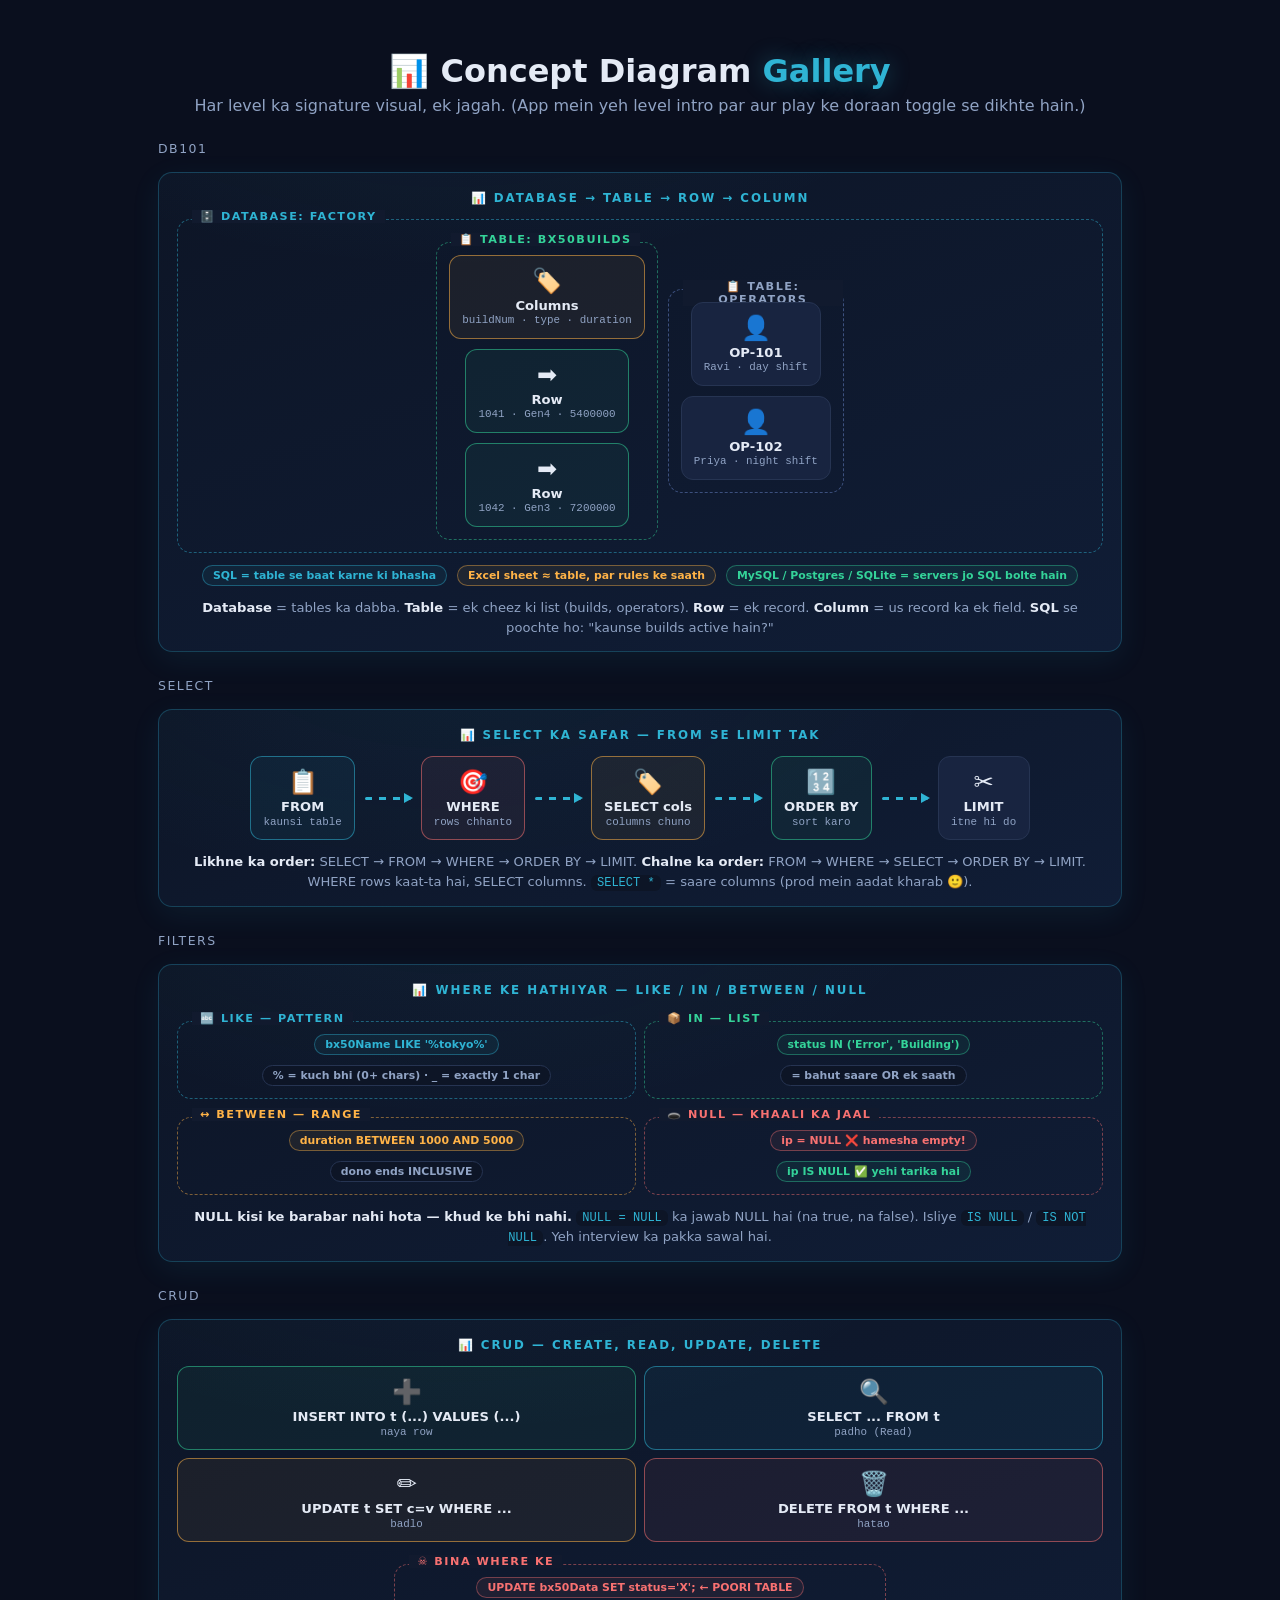
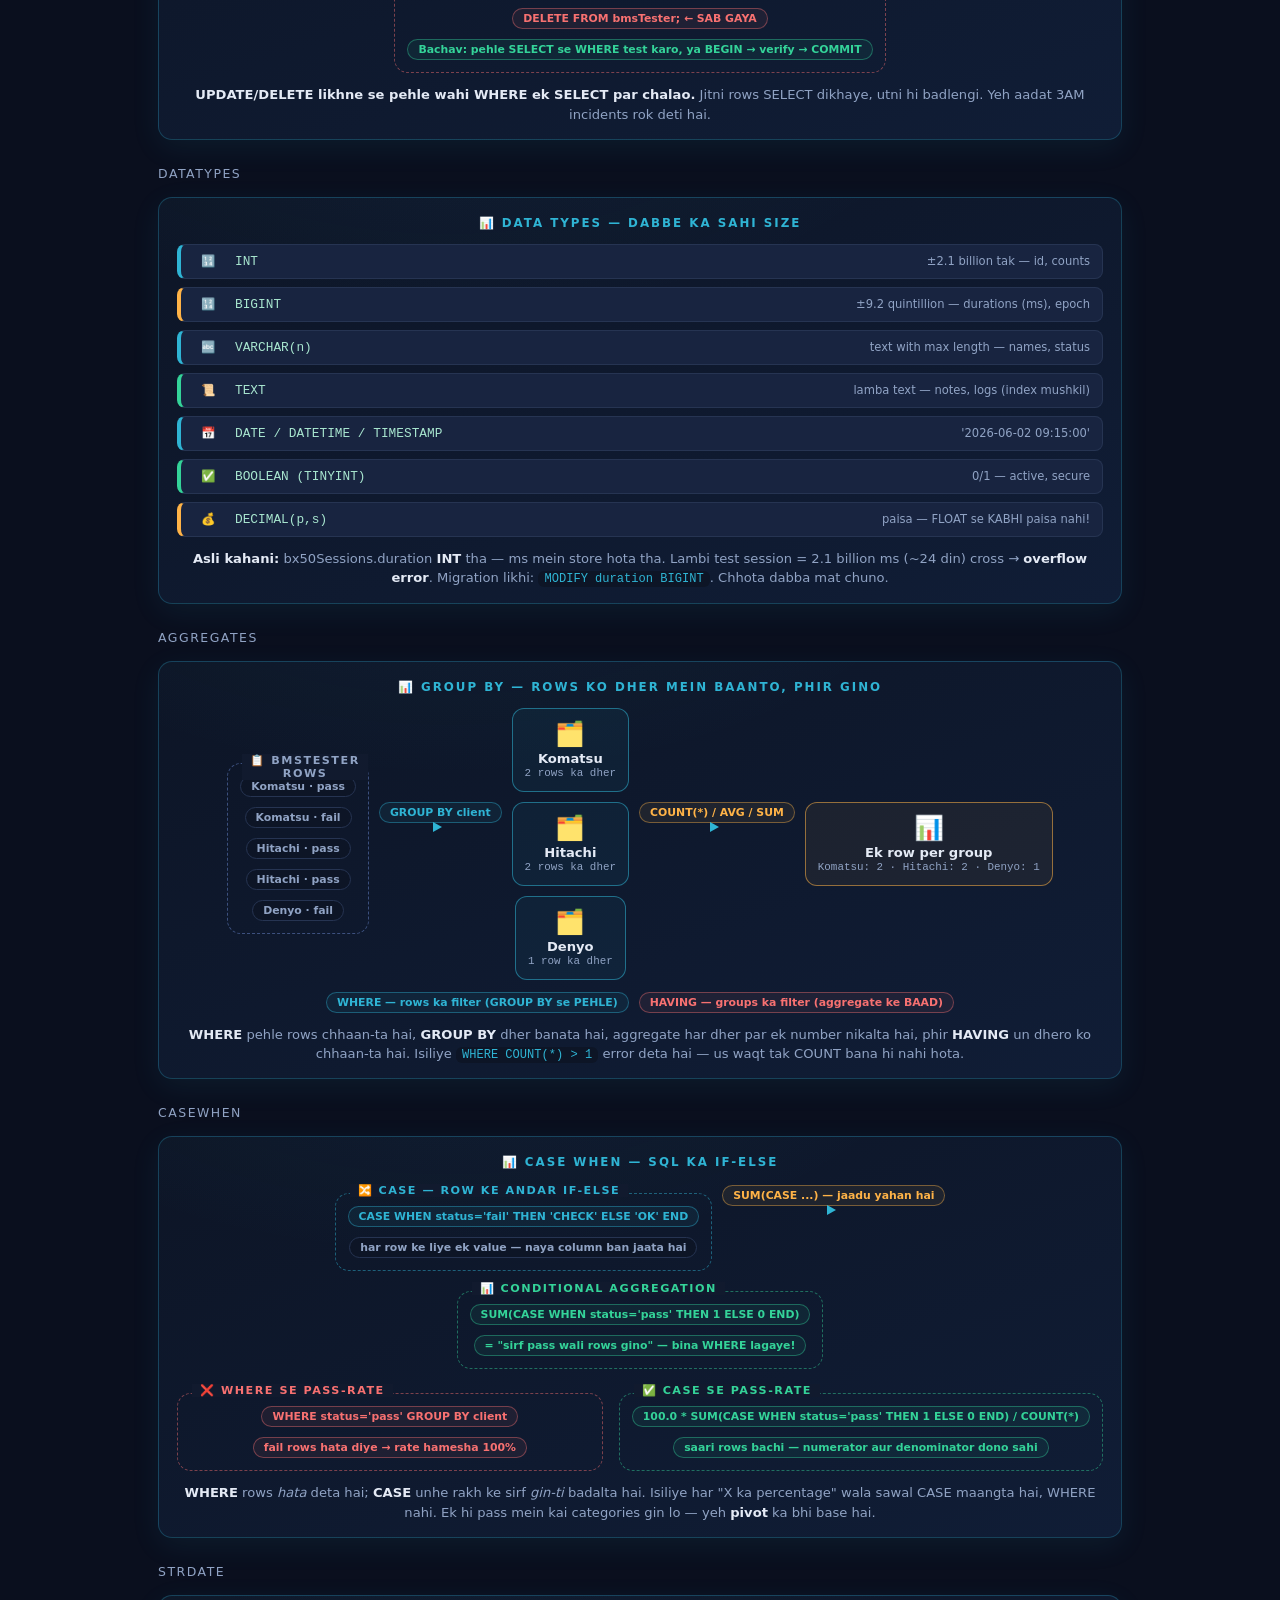
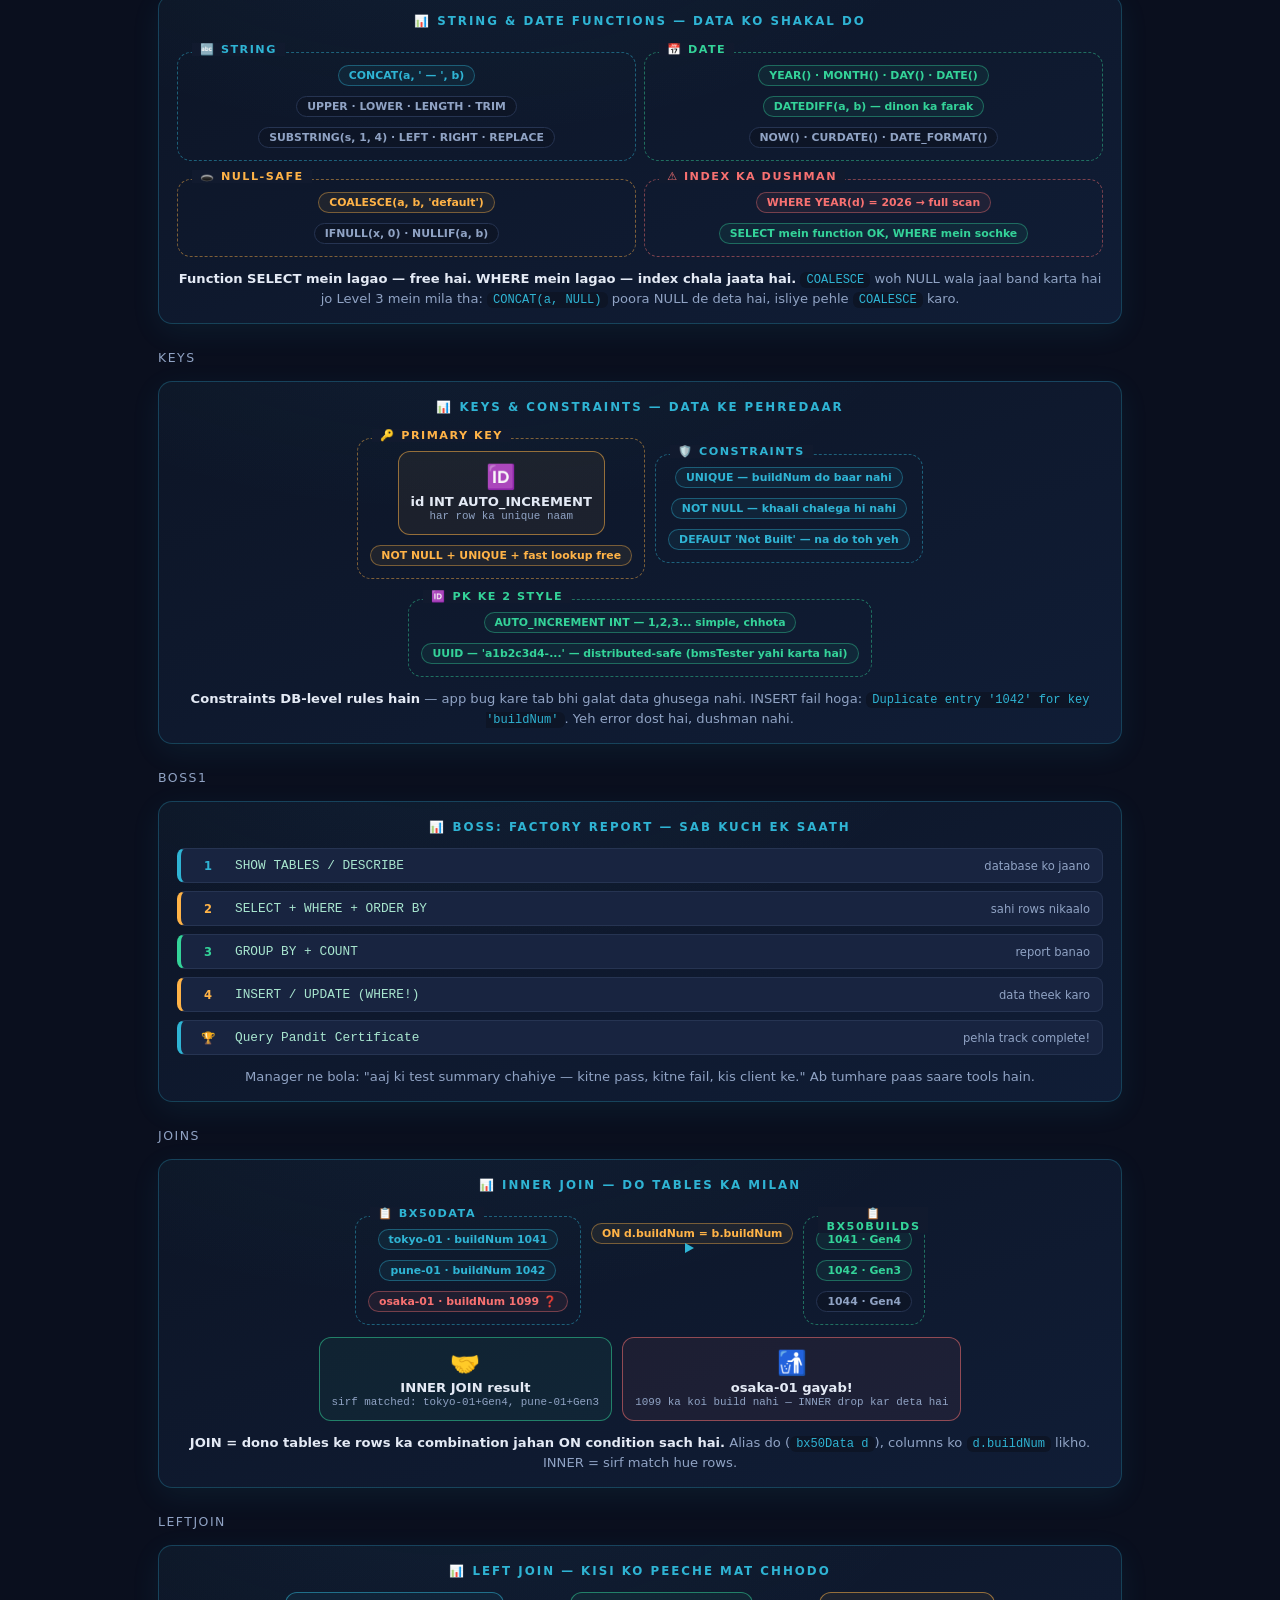
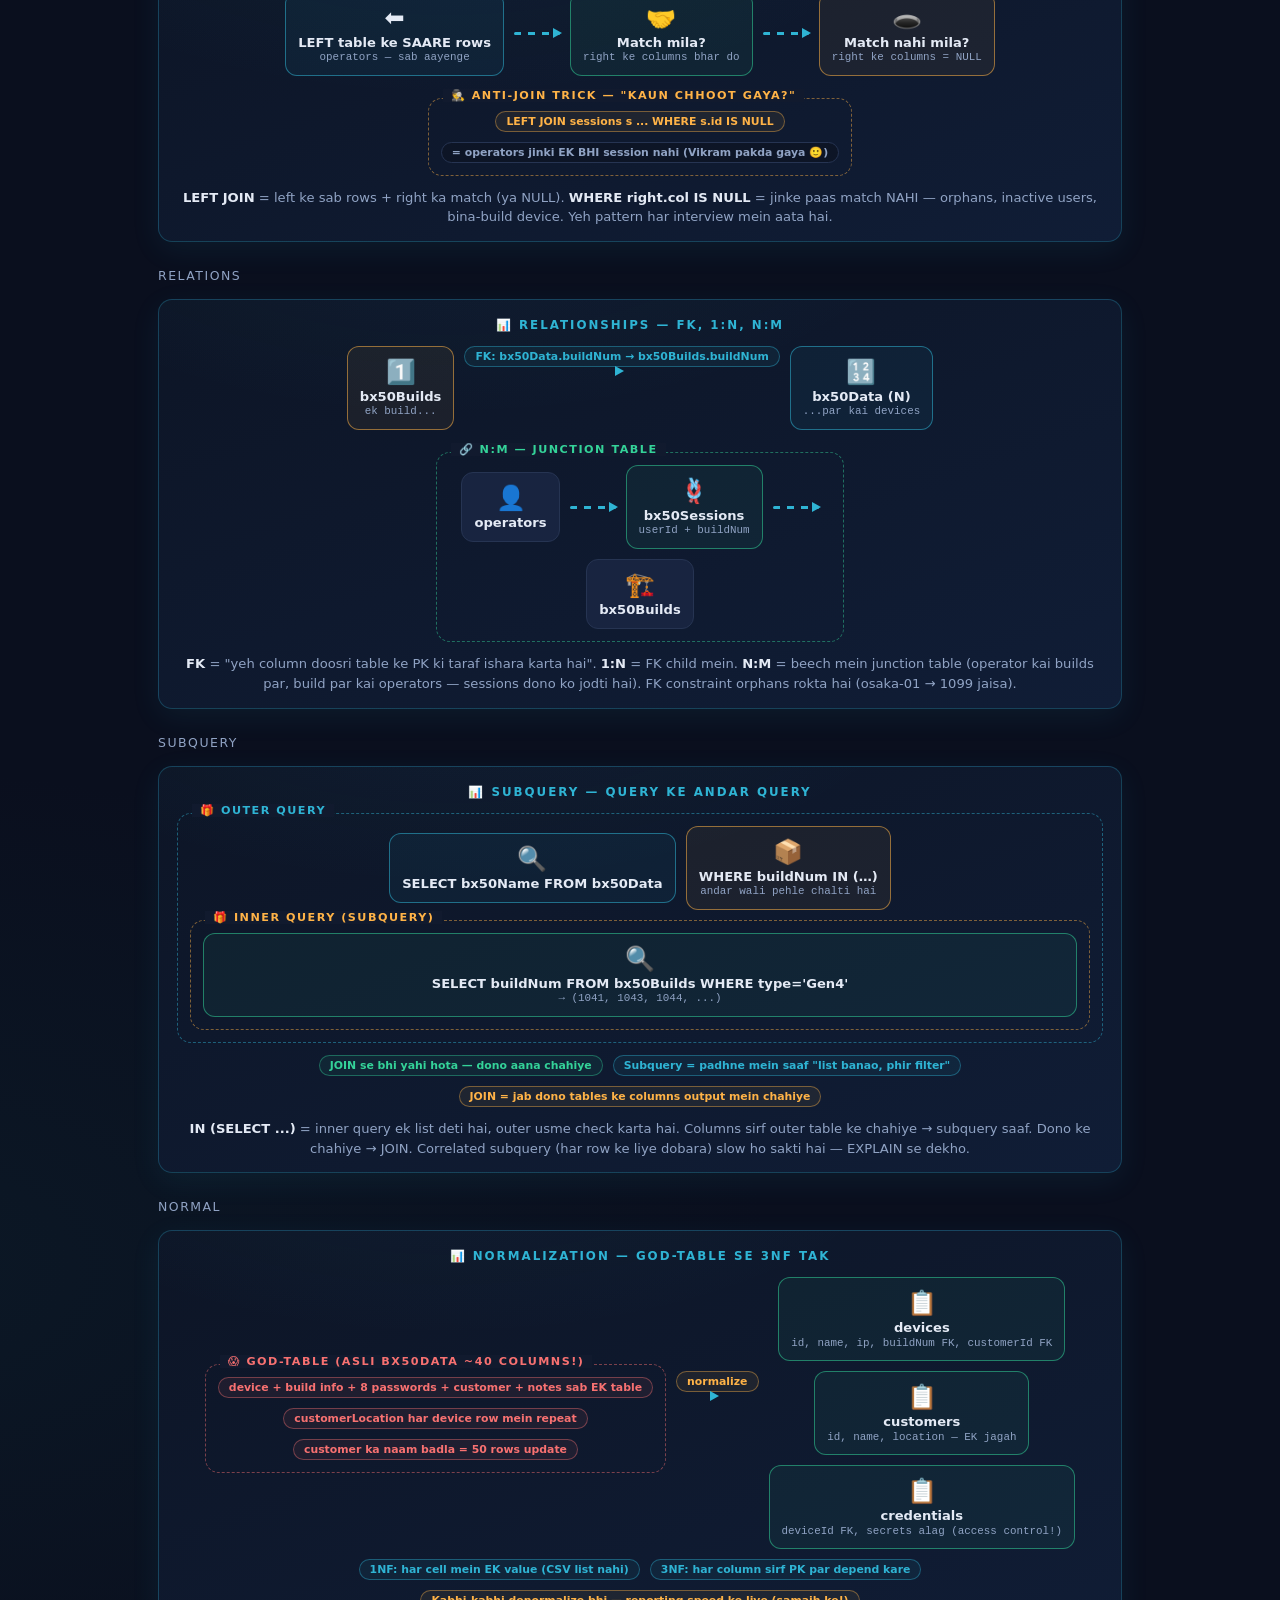
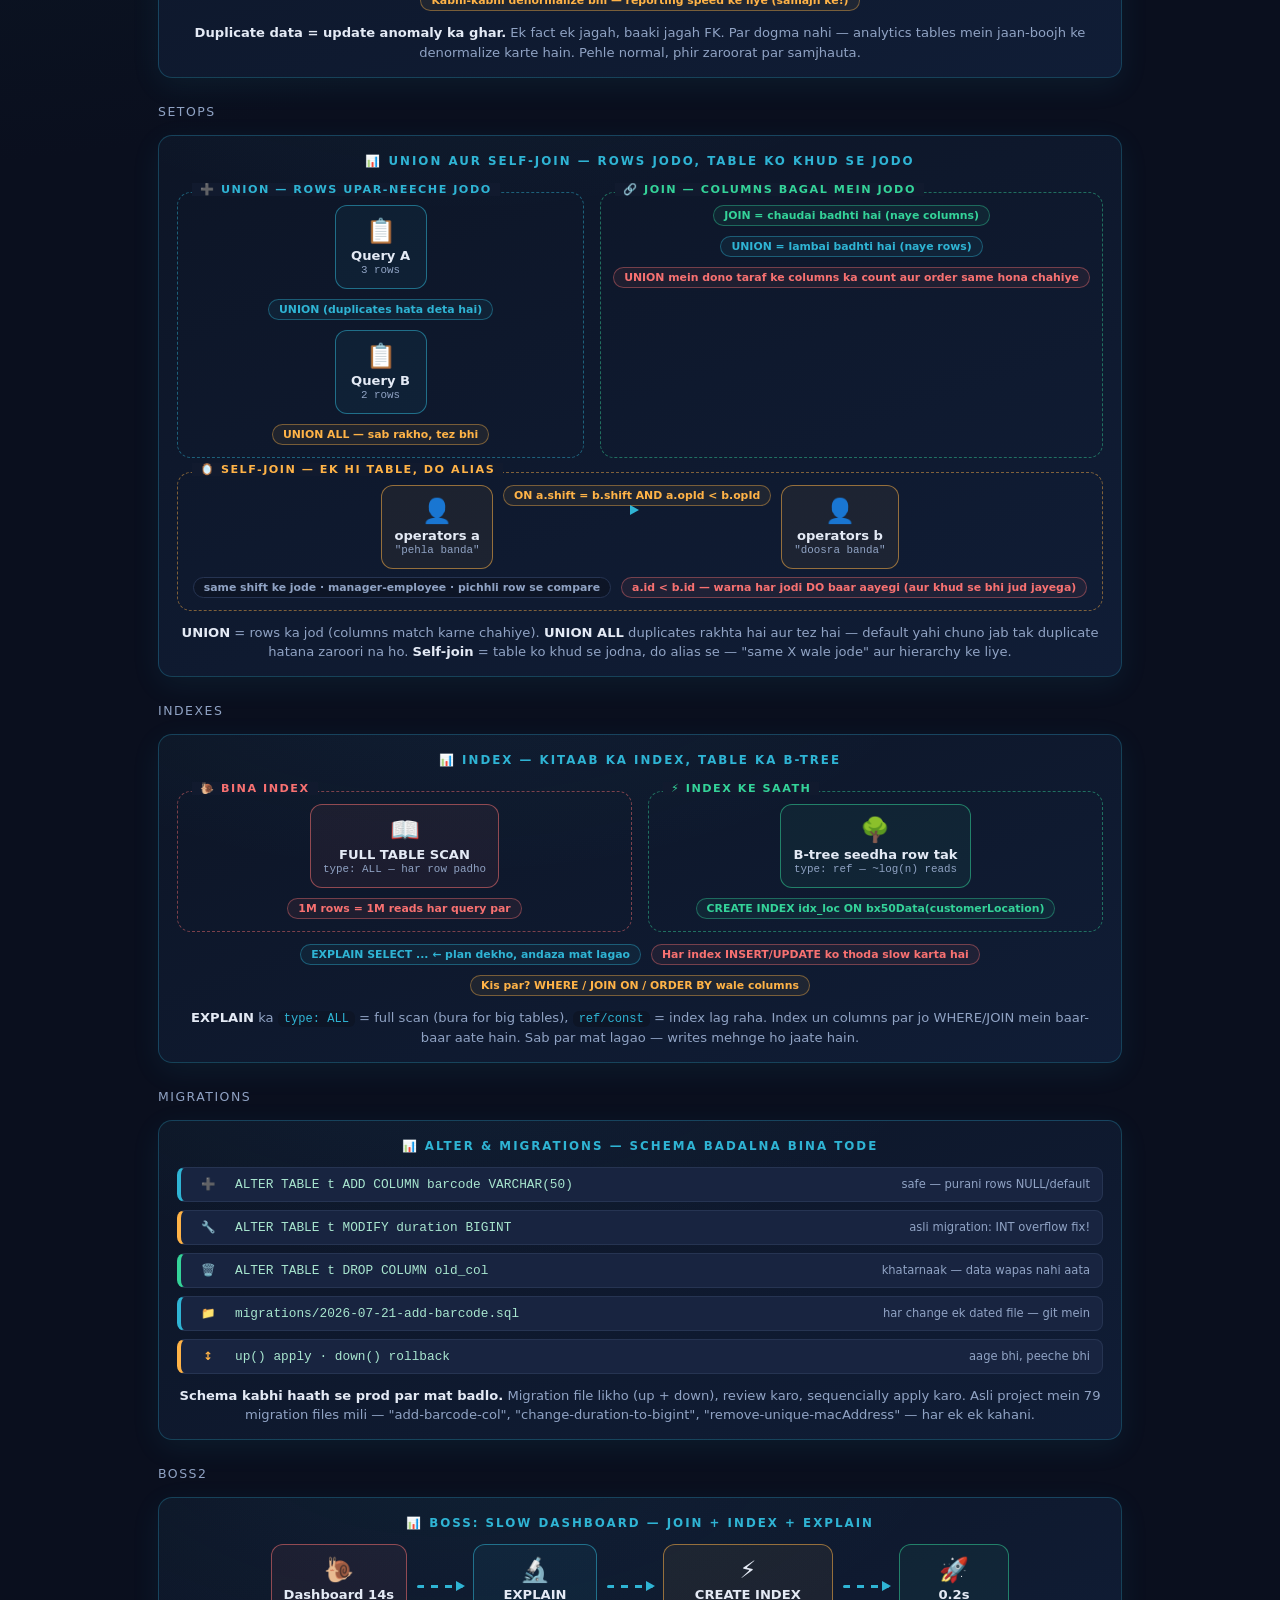
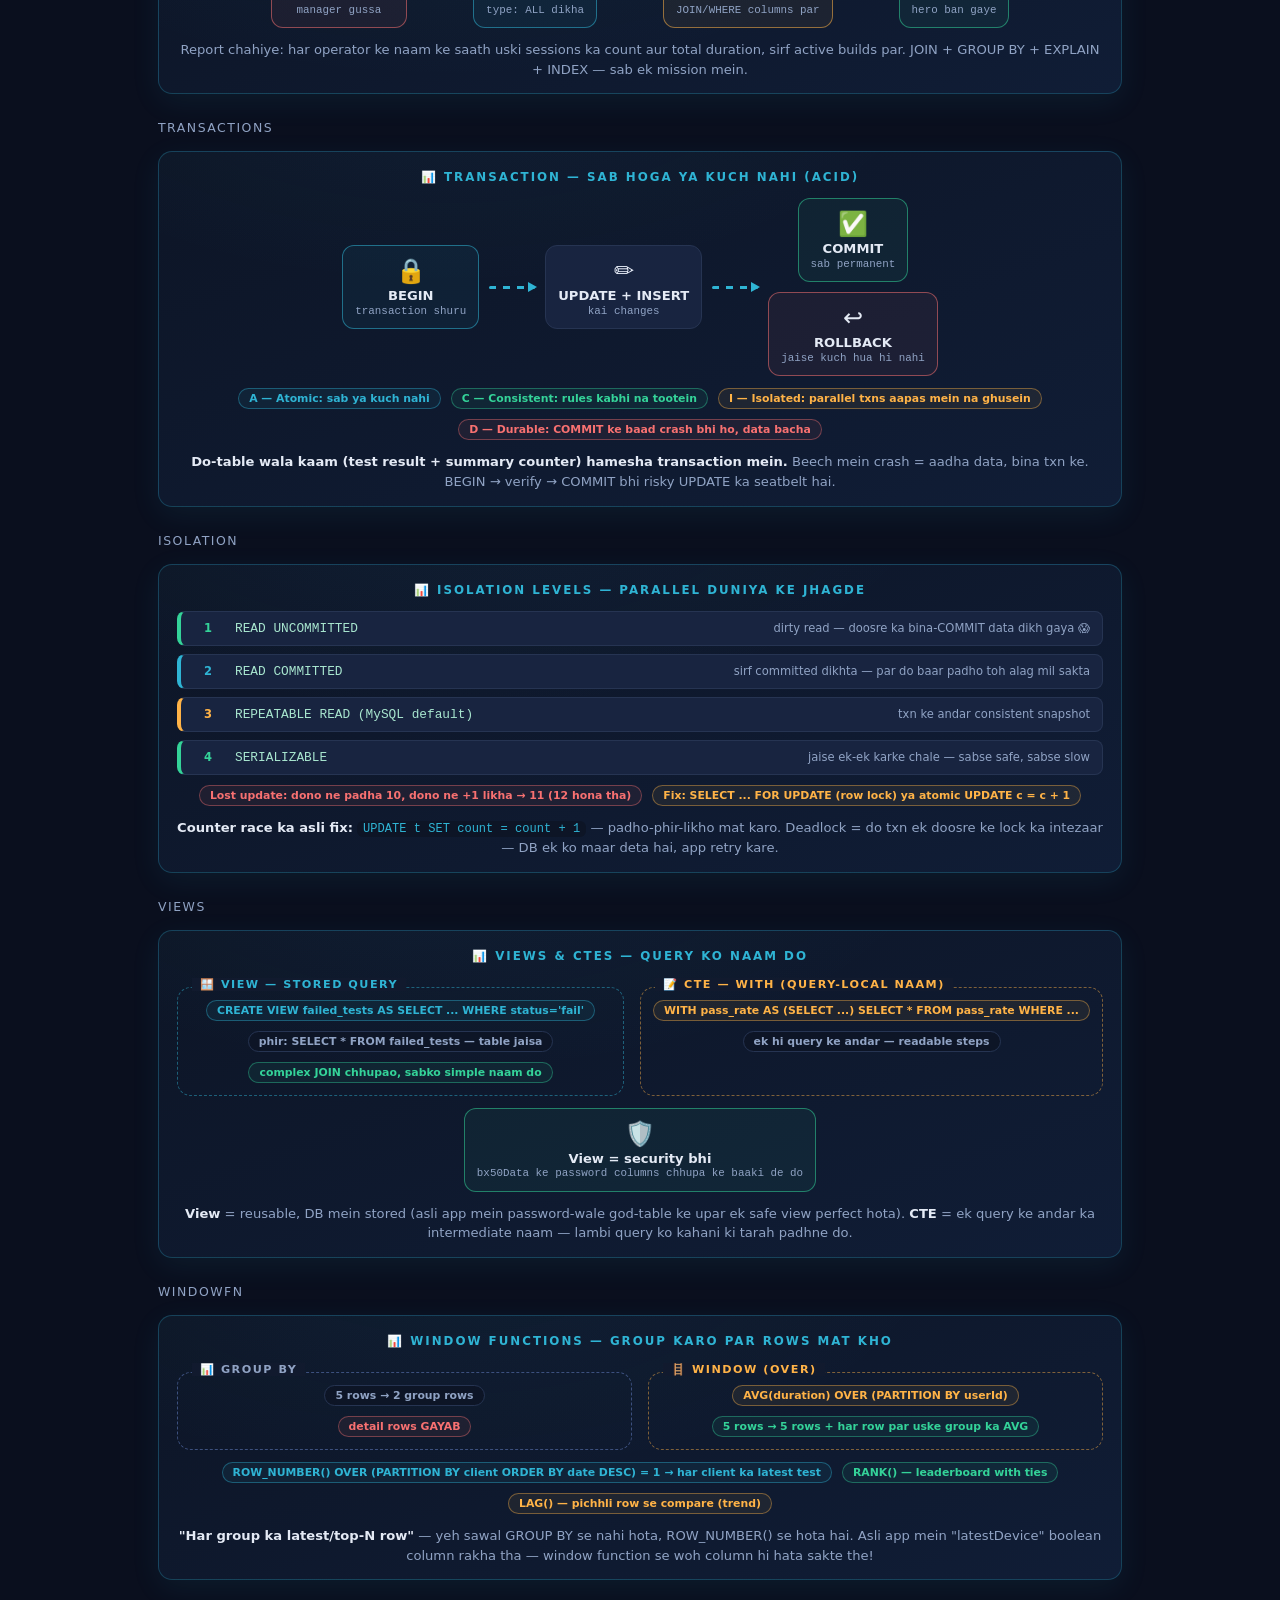
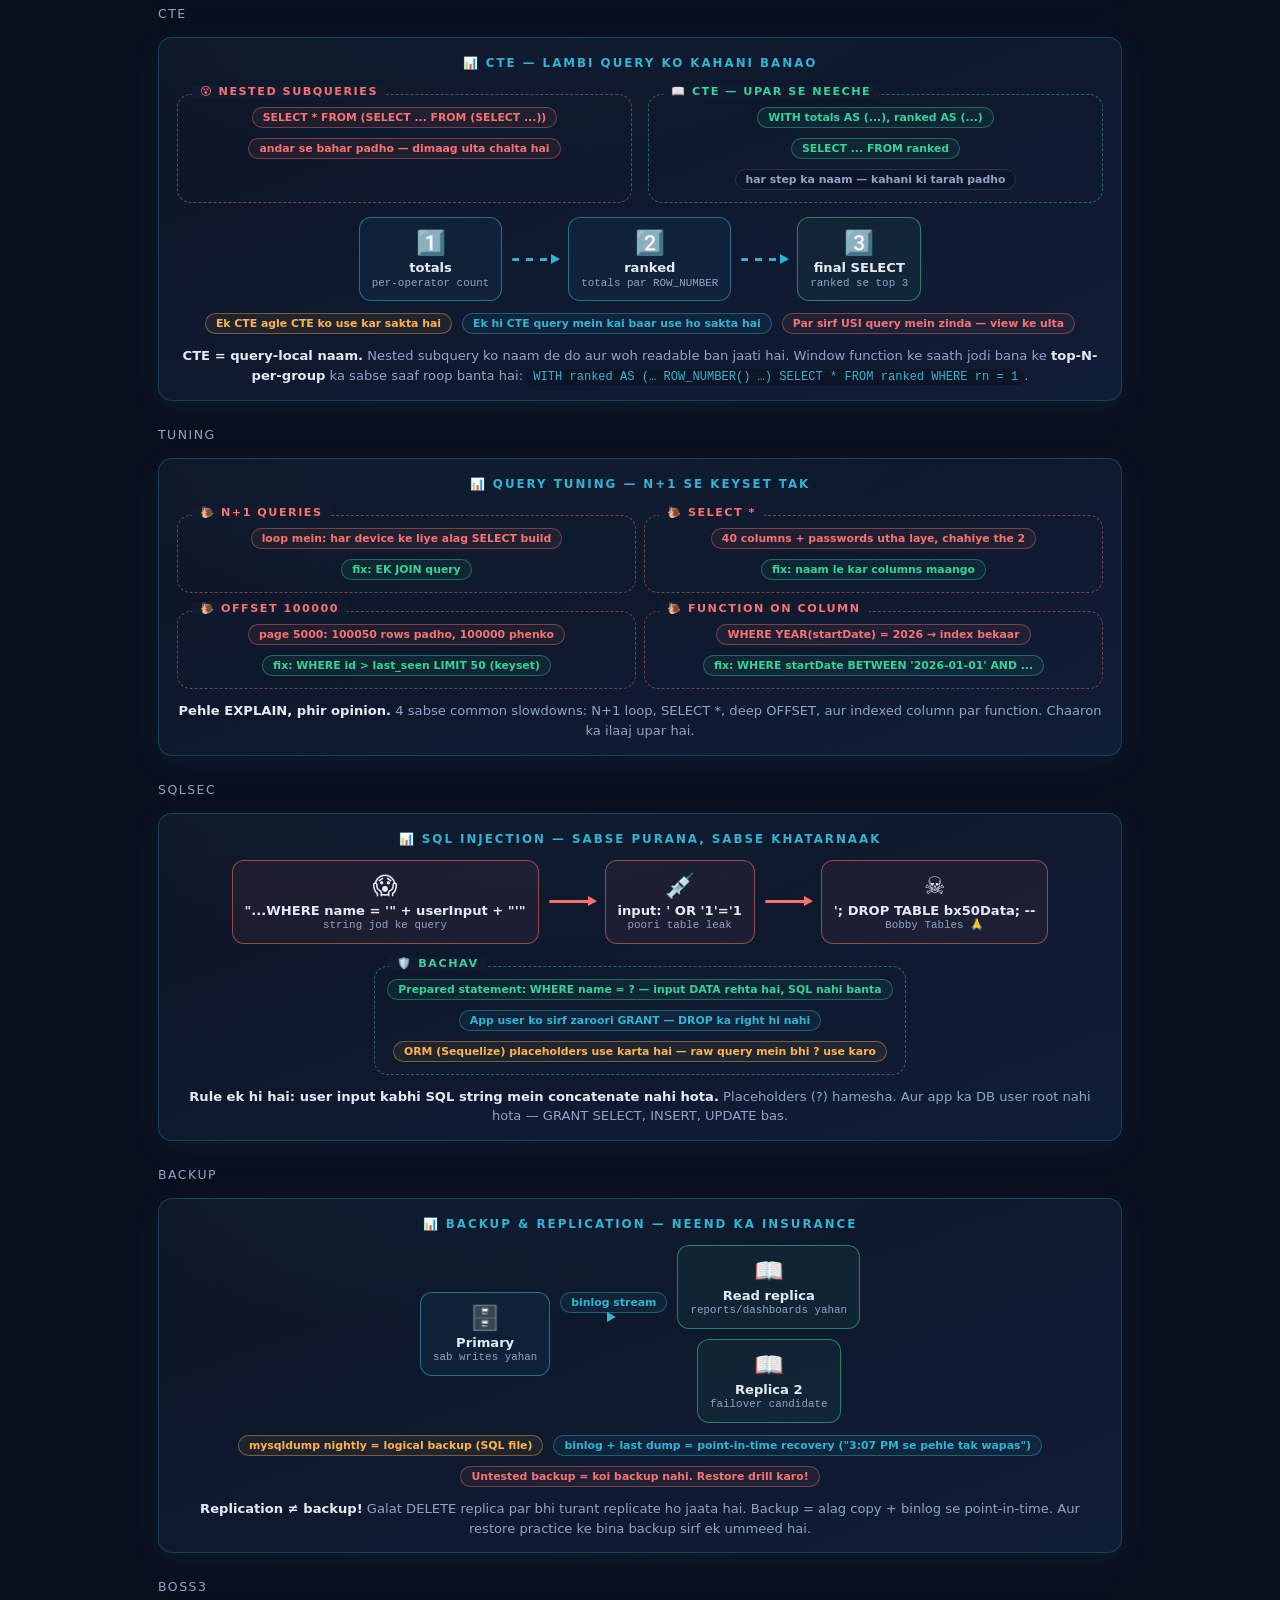
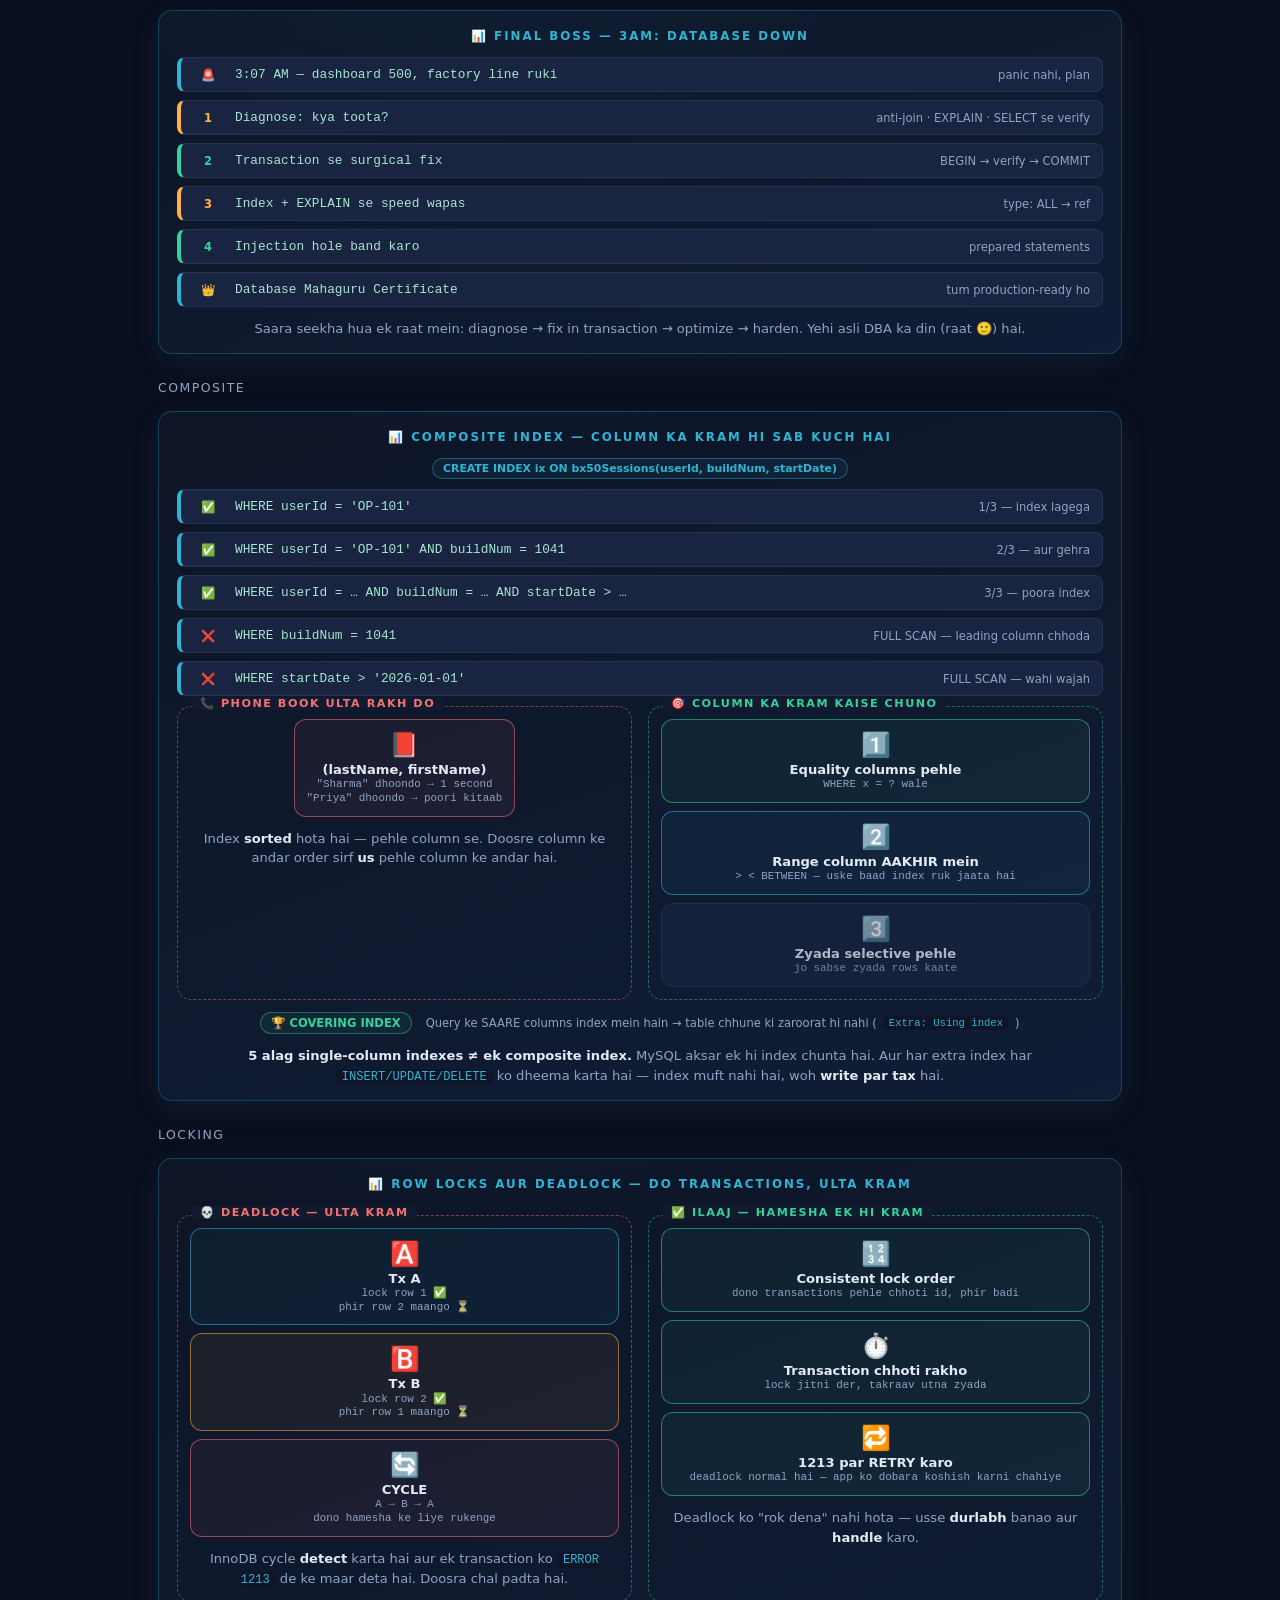
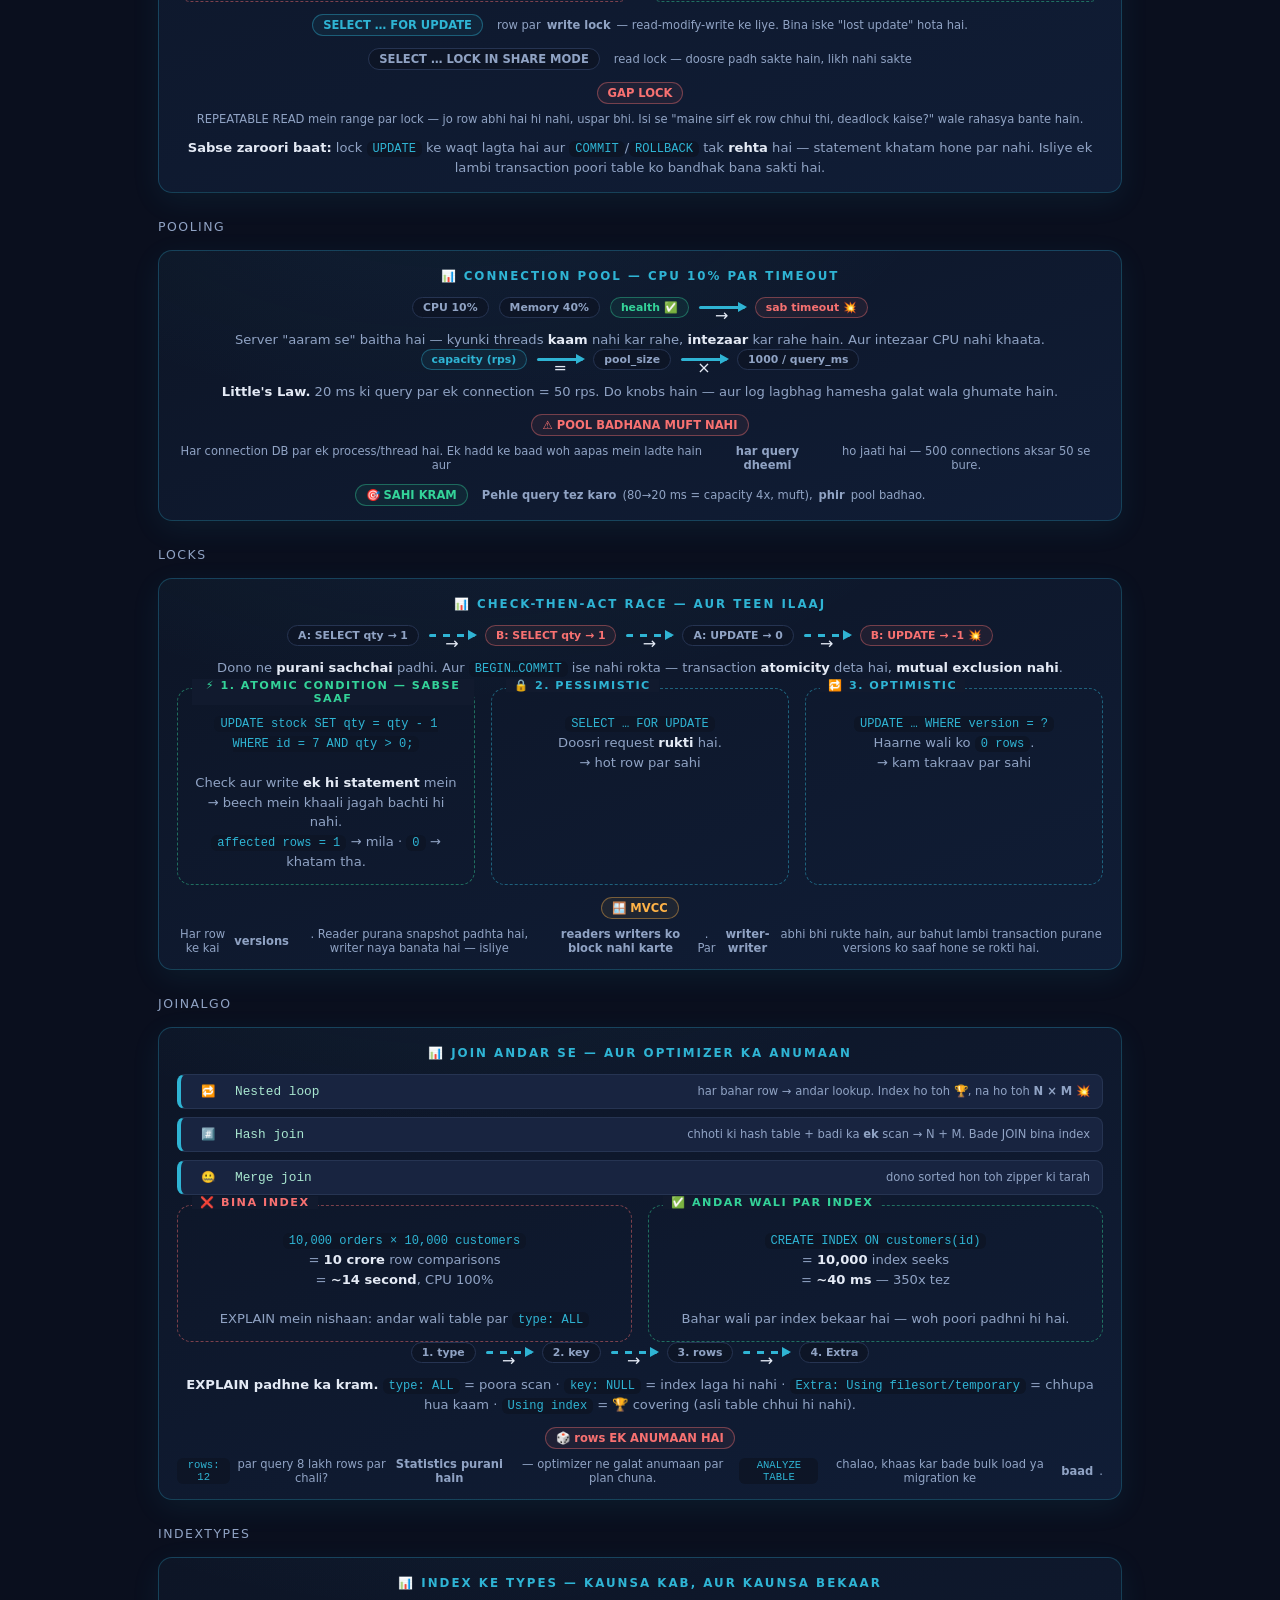
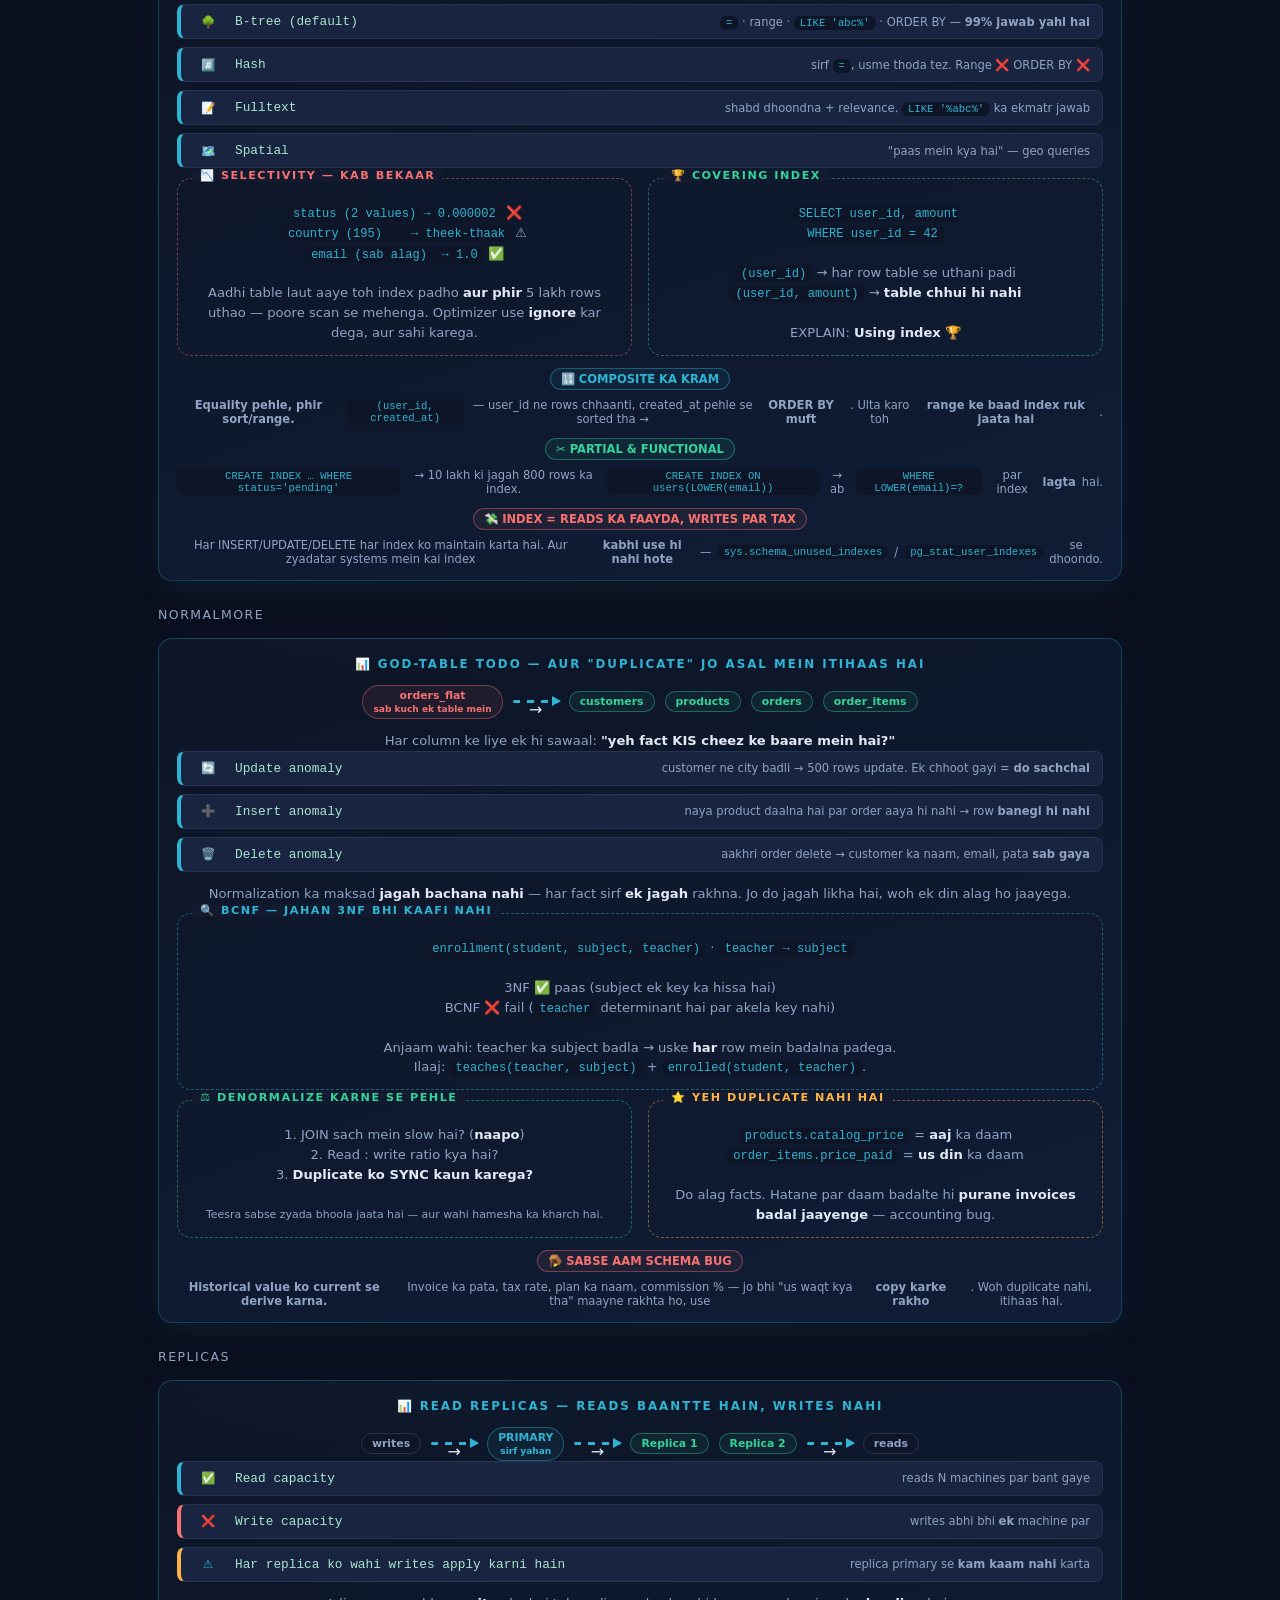
==== gallery.html @ 957a944e "Upload: sql-gurukul" ====
<!DOCTYPE html>
<html lang="en">
<head>
  <meta charset="utf-8">
  <meta name="viewport" content="width=device-width, initial-scale=1">
  <title>SQL Gurukul — Diagram Gallery</title>
  <link rel="icon" href="data:image/svg+xml,<svg xmlns='http://www.w3.org/2000/svg' viewBox='0 0 100 100'><text y='80' font-size='80'>📊</text></svg>">
  <link rel="stylesheet" href="style.css">
</head>
<body>
  <main id="app" style="max-width:1000px;margin:0 auto;padding:24px 18px 80px">
    <section class="hero">
      <h1>📊 Concept Diagram <span class="glow">Gallery</span></h1>
      <p>Har level ka signature visual, ek jagah. (App mein yeh level intro par aur play ke doraan toggle se dikhte hain.)</p>
    </section>
    <div id="g"></div>
  </main>
  <script src="visuals.js"></script>
  <script>
    const g = document.getElementById('g');
    for (const id in VISUALS) {
      const v = VISUALS[id];
      const sec = document.createElement('section');
      sec.innerHTML =
        '<div class="crumb" style="margin-top:26px">' + id + '</div>' +
        '<div class="diagram hero"><div class="dg-title">📊 ' + v.t + '</div>' + v.html + '</div>';
      g.appendChild(sec);
    }
  </script>
</body>
</html>
---- style.css ----
/* ============ SQL Gurukul — theme (MySQL teal #2fb4d4 + amber) ============ */
:root {
  --bg: #0a0f1e;
  --panel: #111a2e;
  --panel2: #182440;
  --border: #263452;
  --text: #e4eaf5;
  --muted: #90a3c4;
  --accent: #2fb4d4;       /* MySQL teal */
  --accent2: #00758f;
  --sql-navy: #0e2a35;     /* deep sea navy */
  --good: #34d399;
  --bad: #f87171;
  --gold: #ffb347;
  --radius: 14px;
}

* { box-sizing: border-box; }
html, body { margin: 0; padding: 0; }
body {
  background:
    radial-gradient(1200px 600px at 80% -10%, #2fb4d433, transparent),
    radial-gradient(900px 500px at -10% 30%, #0e2a3555, transparent),
    var(--bg);
  color: var(--text);
  font-family: 'Segoe UI', system-ui, -apple-system, sans-serif;
  min-height: 100vh;
}

code, pre { font-family: 'Cascadia Code', 'Fira Code', Consolas, monospace; }
code { background: #0d1526; padding: 1px 6px; border-radius: 6px; color: var(--accent); font-size: .92em; }
pre {
  background: #091020;
  border: 1px solid var(--border);
  border-radius: 10px;
  padding: 12px 14px;
  overflow-x: auto;
  font-size: .85rem;
  line-height: 1.5;
  color: #a8e6cf;
}

/* ---------- topbar ---------- */
#topbar {
  position: sticky; top: 0; z-index: 10;
  display: flex; align-items: center; justify-content: space-between;
  gap: 16px; flex-wrap: wrap;
  padding: 12px 22px;
  background: #0a0f1eee;
  backdrop-filter: blur(8px);
  border-bottom: 1px solid var(--border);
}
.brand { font-size: 1.15rem; cursor: pointer; user-select: none; }
.brand b { letter-spacing: .5px; color: var(--accent); }
.rankbox { display: flex; align-items: center; gap: 12px; flex-wrap: wrap; }
.rank { font-weight: 600; color: var(--gold); white-space: nowrap; }
.xpbar {
  width: 150px; height: 10px; border-radius: 6px;
  background: #091020; border: 1px solid var(--border); overflow: hidden;
}
.xpfill {
  height: 100%; border-radius: 6px;
  background: linear-gradient(90deg, var(--accent), var(--good));
  transition: width .5s ease;
}
.xptext { font-size: .8rem; color: var(--muted); white-space: nowrap; }
.streakbox {
  font-weight: 700; color: var(--gold); white-space: nowrap;
  background: #ffb34712; border: 1px solid #ffb34744;
  border-radius: 20px; padding: 4px 12px; font-size: .88rem;
}
.streakbox.cold { color: var(--muted); background: transparent; border-color: var(--border); }

.xp-float {
  position: absolute; right: 30px; top: 46px;
  color: var(--good); font-weight: 700; font-size: 1rem;
  animation: floatUp 1.2s ease forwards; pointer-events: none;
}
@keyframes floatUp { from { opacity: 1; transform: translateY(0); } to { opacity: 0; transform: translateY(-28px); } }

/* ---------- layout ---------- */
#app { max-width: 1000px; margin: 0 auto; padding: 24px 18px 80px; }

.hero { text-align: center; margin: 28px 0 8px; }
.hero h1 { font-size: 2rem; margin: 0 0 6px; }
.hero p { color: var(--muted); margin: 0; }
.glow { color: var(--accent); text-shadow: 0 0 22px #2fb4d466; }

/* ---------- home: dojo + streak strip ---------- */
.homestrip {
  display: grid; gap: 14px; margin-top: 24px;
  grid-template-columns: repeat(auto-fit, minmax(230px, 1fr));
}
.stripcard {
  background: var(--panel);
  border: 1px solid var(--border);
  border-radius: var(--radius);
  padding: 16px 18px;
  display: flex; align-items: center; gap: 14px;
}
.stripcard.clickable { cursor: pointer; transition: transform .15s, border-color .15s; }
.stripcard.clickable:hover { transform: translateY(-3px); border-color: var(--accent); }
.stripcard.due { border-color: #ffb34766; box-shadow: 0 0 20px #ffb34714; }
.strip-icon { font-size: 2rem; }
.strip-title { font-weight: 700; }
.strip-sub { color: var(--muted); font-size: .84rem; margin-top: 2px; line-height: 1.4; }

/* ---------- track selector ---------- */
.trackmap {
  display: grid; gap: 20px; margin-top: 24px;
  grid-template-columns: repeat(auto-fit, minmax(300px, 1fr));
}
.trackcard {
  background: linear-gradient(160deg, var(--panel2), var(--panel));
  border: 1px solid var(--border);
  border-radius: 18px;
  padding: 26px 24px;
  cursor: pointer;
  transition: transform .15s, border-color .15s, box-shadow .15s;
}
.trackcard:hover { transform: translateY(-4px); border-color: var(--accent); box-shadow: 0 12px 32px #2fb4d422; }
.trackcard.done { border-color: #34d39966; }
.trackcard.locked { opacity: .5; filter: grayscale(.5); cursor: not-allowed; }
.tk-icon { font-size: 2.6rem; }
.tk-name { font-size: 1.3rem; font-weight: 700; margin: 6px 0; }
.tk-blurb { color: var(--muted); line-height: 1.55; min-height: 66px; }
.tk-bar {
  height: 8px; border-radius: 6px; background: #091020;
  border: 1px solid var(--border); overflow: hidden; margin: 16px 0 8px;
}
.tk-fill { height: 100%; background: linear-gradient(90deg, var(--accent), var(--good)); transition: width .5s; }
.tk-prog { font-size: .85rem; color: var(--muted); }
.tk-go { margin-top: 14px; color: var(--accent); font-weight: 700; }

/* ---------- track header ---------- */
.track-head { display: flex; align-items: center; gap: 16px; margin-top: 22px; flex-wrap: wrap; }
.track-title { margin: 0; }

/* ---------- level map ---------- */
.levelmap {
  display: grid; gap: 16px; margin-top: 28px;
  grid-template-columns: repeat(auto-fill, minmax(280px, 1fr));
}
.levelcard {
  background: var(--panel);
  border: 1px solid var(--border);
  border-radius: var(--radius);
  padding: 18px;
  cursor: pointer;
  transition: transform .15s, border-color .15s, box-shadow .15s;
  position: relative;
}
.levelcard:hover:not(.locked) { transform: translateY(-3px); border-color: var(--accent); box-shadow: 0 8px 24px #2fb4d422; }
.levelcard.locked { opacity: .45; cursor: not-allowed; filter: grayscale(.6); }
.levelcard.done { border-color: #34d39966; }
.lv-num { font-size: .72rem; letter-spacing: 2px; color: var(--muted); }
.lv-icon { font-size: 2rem; margin: 6px 0; }
.lv-title { font-weight: 600; margin-bottom: 8px; line-height: 1.35; }
.lv-stars { color: var(--gold); font-size: .95rem; }
.lv-badge {
  margin-top: 8px; font-size: .78rem; color: var(--good);
  background: #34d39915; border: 1px solid #34d39940;
  display: inline-block; padding: 2px 10px; border-radius: 20px;
}

.certbtn-wrap { text-align: center; margin-top: 26px; }
.home-foot { text-align: center; margin-top: 40px; }

/* ---------- panels ---------- */
.panel {
  background: var(--panel);
  border: 1px solid var(--border);
  border-radius: var(--radius);
  padding: 26px;
  margin-top: 20px;
}
.crumb { font-size: .78rem; letter-spacing: 1.5px; text-transform: uppercase; color: var(--muted); margin-bottom: 8px; }
.level-h, .stage-h { margin: 0 0 14px; }
.instructions { color: var(--muted); line-height: 1.5; }

.lesson-card {
  background: var(--panel2);
  border: 1px solid var(--border);
  border-radius: 12px;
  padding: 16px 20px;
  margin: 14px 0;
  line-height: 1.6;
}
.lesson-card h3 { margin-top: 4px; color: var(--accent); }
.lesson-card table { border-collapse: collapse; width: 100%; margin: 10px 0; font-size: .9rem; }
.lesson-card th, .lesson-card td { border: 1px solid var(--border); padding: 7px 10px; text-align: left; }
.lesson-card th { background: #0d1526; color: var(--accent); }
.replay-note { color: var(--gold); }
.bonus-note {
  color: var(--gold);
  background: #ffb34710; border: 1px solid #ffb34740;
  border-radius: 10px; padding: 8px 14px; display: inline-block;
}

/* real-incident callout inside lessons */
.war-story {
  background: #f8717108;
  border: 1px solid #f8717138;
  border-left: 4px solid var(--bad);
  border-radius: 10px;
  padding: 12px 16px;
  margin: 12px 0;
  line-height: 1.55;
  font-size: .93rem;
}
.war-story b:first-child, .war-story .ws-tag { color: var(--bad); }

/* ---------- objectives / success criteria ---------- */
.obj-box {
  background: #2fb4d40d;
  border: 1px solid #2fb4d44d;
  border-radius: 12px;
  padding: 14px 18px;
  margin: 14px 0;
}
.obj-box h4 { margin: 0 0 8px; color: var(--accent); letter-spacing: 1px; font-size: .82rem; text-transform: uppercase; }
.obj-box ul { margin: 0; padding-left: 22px; line-height: 1.7; }
.success-list { list-style: none; padding: 0; margin: 14px auto; max-width: 560px; text-align: left; }
.success-list li {
  padding: 8px 12px; margin: 6px 0; border-radius: 10px;
  background: #34d3990d; border: 1px solid #34d39938; line-height: 1.5;
}
.success-list li::before { content: '✅ '; }

/* ---------- bonus round ---------- */
.bonus-panel { border-color: #ffb34766; box-shadow: 0 0 0 1px #ffb34722, 0 8px 30px #ffb34710; }
.bonus-banner {
  display: inline-block;
  background: linear-gradient(135deg, #d97706, #ffb347);
  color: #1a1206; font-weight: 800; letter-spacing: 1.5px;
  padding: 6px 16px; border-radius: 20px; font-size: .82rem;
  margin-bottom: 10px;
  box-shadow: 0 4px 14px #ffb34733;
  animation: shimmer 2.4s ease-in-out infinite;
}
@keyframes shimmer { 0%,100% { filter: brightness(1); } 50% { filter: brightness(1.18); } }

/* ---------- interview round ---------- */
.iv-panel { border-color: #2fb4d455; box-shadow: 0 0 0 1px #2fb4d422, 0 8px 30px #2fb4d412; }
.iv-banner {
  display: inline-block;
  background: linear-gradient(135deg, #00758f, #2fb4d4);
  color: #1a1206; font-weight: 800; letter-spacing: 1.5px;
  padding: 6px 16px; border-radius: 20px; font-size: .82rem;
  margin-bottom: 10px;
  box-shadow: 0 4px 14px #2fb4d444;
}
.iv-bubble {
  display: flex; gap: 12px; align-items: flex-start; margin: 14px 0;
}
.iv-avatar { font-size: 2.2rem; flex: 0 0 auto; }
.iv-q {
  background: var(--panel2);
  border: 1px solid #2fb4d444;
  border-radius: 4px 16px 16px 16px;
  padding: 12px 16px;
  line-height: 1.55;
  font-size: 1.02rem;
}
.iv-q b, .iv-q code { color: var(--accent); }

/* ---------- buttons ---------- */
.btn {
  background: linear-gradient(135deg, #00758f, #2fb4d4);
  color: #1a1206; border: 0; border-radius: 10px;
  padding: 10px 22px; font-size: 1rem; font-weight: 700;
  cursor: pointer; transition: transform .12s, filter .12s;
  margin-top: 14px;
}
.btn:hover { transform: translateY(-2px); filter: brightness(1.15); }
.btn.big { padding: 13px 30px; font-size: 1.08rem; }
.btn.small { padding: 6px 14px; font-size: .85rem; }
.btn.ghost { background: transparent; border: 1px solid var(--border); color: var(--muted); }
.btn.ghost:hover { border-color: var(--accent); color: var(--text); }
.btn.gold { background: linear-gradient(135deg, #d97706, #ffb347); color: #1a1206; }
.btn.good { background: linear-gradient(135deg, #059669, #34d399); color: #fff; }
.btn.danger { background: linear-gradient(135deg, #b91c1c, #f87171); color: #fff; }
.btnrow { display: flex; gap: 12px; flex-wrap: wrap; margin-top: 10px; }
.btnrow.center { justify-content: center; }

/* ---------- arena common ---------- */
.arena { margin-top: 18px; }
.feedback {
  min-height: 28px; margin: 14px 0; padding: 10px 14px;
  border-radius: 10px; font-size: .95rem; line-height: 1.45;
}
.feedback:empty { padding: 0; }
.feedback.good { background: #34d39912; border: 1px solid #34d39950; color: #b9f3dd; }
.feedback.bad { background: #f8717112; border: 1px solid #f8717150; color: #ffd2d2; }

.shake { animation: shake .35s; }
@keyframes shake {
  0%,100% { transform: translateX(0); }
  20% { transform: translateX(-7px); } 40% { transform: translateX(7px); }
  60% { transform: translateX(-5px); } 80% { transform: translateX(5px); }
}
.pop { animation: pop .3s ease; }
@keyframes pop { from { transform: scale(.92); opacity: 0; } to { transform: scale(1); opacity: 1; } }
.flash-good { box-shadow: 0 0 0 2px var(--good) !important; }

/* ---------- chips & pool ---------- */
.pool { display: flex; flex-wrap: wrap; gap: 10px; margin-top: 10px; }
.pool-label { color: var(--muted); margin: 16px 0 0; }
.chip {
  background: var(--panel2);
  border: 1px solid #3c507e;
  border-radius: 10px;
  padding: 9px 16px;
  cursor: grab;
  font-family: 'Cascadia Code', Consolas, monospace;
  font-size: .92rem;
  user-select: none;
  transition: border-color .12s, transform .12s;
}
.chip:hover { border-color: var(--accent); transform: translateY(-2px); }
.chip.selected { border-color: var(--accent); box-shadow: 0 0 0 2px #2fb4d455; }
.chip.placed { cursor: default; border-color: #34d39960; background: #34d39912; transform: none; font-size: .8rem; padding: 5px 10px; }
.chip.wide { flex: 1 1 100%; cursor: pointer; line-height: 1.4; }

/* ---------- bins ---------- */
.bins-row { display: grid; gap: 12px; grid-template-columns: repeat(auto-fit, minmax(180px, 1fr)); }
.bin {
  background: #0d1526;
  border: 2px dashed var(--border);
  border-radius: 12px;
  min-height: 110px;
  padding: 10px;
  transition: border-color .15s, background .15s;
  cursor: pointer;
}
.bin.over { border-color: var(--accent); background: #2fb4d40d; }
.bin-label { font-weight: 600; font-size: .9rem; margin-bottom: 8px; }
.bin-items { display: flex; flex-wrap: wrap; gap: 6px; }

/* ---------- fill (Terraform / JSON / command completion) ---------- */
.fill-template {
  background: #091020;
  border: 1px solid var(--border);
  border-radius: 10px;
  padding: 16px 18px;
  font-family: 'Cascadia Code', 'Fira Code', Consolas, monospace;
  font-size: .9rem;
  line-height: 2.1;
  white-space: pre-wrap;
  color: #a8e6cf;
  overflow-x: auto;
}
.blank {
  display: inline-block;
  min-width: 56px;
  padding: 2px 12px;
  margin: 0 2px;
  text-align: center;
  color: var(--muted);
  background: #111a2e;
  border: 1px dashed var(--accent);
  border-radius: 6px;
  cursor: pointer;
  vertical-align: baseline;
  transition: background .12s, border-color .12s;
}
.blank:hover:not(.filled) { background: #2fb4d418; }
.blank.over { background: #2fb4d42e; border-style: solid; }
.blank.filled { color: var(--text); background: #34d39914; border: 1px solid #34d39966; cursor: default; }

/* ---------- order ---------- */
.slots { display: flex; flex-direction: column; gap: 8px; }
.slot {
  display: flex; gap: 12px; align-items: center;
  background: #0d1526;
  border: 2px dashed var(--border);
  border-radius: 10px;
  padding: 10px 14px;
  min-height: 46px;
  color: var(--muted);
  transition: border-color .15s;
}
.slot.active { border-color: var(--accent); color: var(--text); box-shadow: 0 0 14px #2fb4d422; }
.slot.over { background: #2fb4d40d; }
.slot.filled { border-style: solid; border-color: #34d39955; color: var(--text); }
.slot-num {
  flex: 0 0 28px; height: 28px; border-radius: 50%;
  background: var(--panel2); border: 1px solid var(--border);
  display: flex; align-items: center; justify-content: center;
  font-weight: 700; font-size: .85rem;
}
.slot.filled .slot-num { background: #34d39922; border-color: #34d39966; color: var(--good); }
.slot-text { line-height: 1.4; }
.slot-text small { display: block; color: var(--muted); margin-top: 3px; }

/* ---------- match ---------- */
.match-grid { display: grid; grid-template-columns: 1fr 1.6fr; gap: 12px; }
.match-col { display: flex; flex-direction: column; gap: 10px; }
.mcard {
  background: var(--panel2);
  border: 1px solid #3c507e;
  border-radius: 10px;
  padding: 12px 14px;
  cursor: pointer;
  line-height: 1.4;
  font-size: .93rem;
  transition: border-color .12s, transform .12s;
  user-select: none;
}
.mcard.left { font-weight: 700; display: flex; align-items: center; }
.mcard:hover:not(.done) { border-color: var(--accent); transform: translateY(-1px); }
.mcard.selected { border-color: var(--accent); box-shadow: 0 0 0 2px #2fb4d455; }
.mcard.done { border-color: #34d39960; background: #34d39910; cursor: default; opacity: .85; }
@media (max-width: 640px) { .match-grid { grid-template-columns: 1fr; } }

/* ---------- quiz ---------- */
.quiz-progress { font-size: .8rem; color: var(--muted); letter-spacing: 1px; margin-bottom: 10px; }
.context { white-space: pre-wrap; }
.question { font-size: 1.12rem; font-weight: 600; line-height: 1.5; margin: 14px 0; }
.choices { display: flex; flex-direction: column; gap: 10px; }
.choice {
  text-align: left;
  background: var(--panel2);
  border: 1px solid #3c507e;
  color: var(--text);
  border-radius: 10px;
  padding: 12px 16px;
  font-size: .97rem;
  cursor: pointer;
  line-height: 1.45;
  transition: border-color .12s, transform .12s;
}
.choice:hover:not(:disabled) { border-color: var(--accent); transform: translateX(4px); }
.choice.correct { border-color: var(--good); background: #34d39918; }
.choice.wrong { border-color: var(--bad); background: #f8717115; opacity: .7; }
.choice:disabled { cursor: default; }

/* ---------- hotspot (click-the-diagram) ---------- */
.hotspot-wrap .diagram { cursor: default; }
.hs-target [data-hs] { cursor: pointer; transition: transform .12s, box-shadow .12s; }
.hs-target [data-hs]:hover { transform: translateY(-2px); box-shadow: 0 0 0 2px #2fb4d488; }
.hs-target [data-hs].hs-good { box-shadow: 0 0 0 3px var(--good) !important; }
.hs-target [data-hs].hs-bad { box-shadow: 0 0 0 3px var(--bad) !important; }

/* ---------- incident (3AM pager decision tree) ---------- */
.pager {
  background: #1a0f10;
  border: 1px solid #f8717150;
  border-radius: 12px;
  padding: 14px 18px;
  margin-bottom: 14px;
  font-family: 'Cascadia Code', Consolas, monospace;
  font-size: .88rem;
  line-height: 1.6;
  color: #ffd2d2;
  box-shadow: 0 0 24px #f8717115;
}
.pager .pager-head { color: var(--bad); font-weight: 800; letter-spacing: 1px; animation: blink 1.4s step-end infinite; }
@keyframes blink { 50% { opacity: .45; } }
.inc-sitrep {
  background: #091020; border: 1px solid var(--border); border-radius: 10px;
  padding: 12px 14px; margin: 12px 0; font-family: 'Cascadia Code', Consolas, monospace;
  font-size: .84rem; white-space: pre-wrap; color: #a8e6cf; overflow-x: auto;
}
.inc-node { margin-top: 10px; }
.inc-text { font-size: 1.05rem; font-weight: 600; line-height: 1.5; margin: 12px 0; }
.inc-log {
  color: var(--muted); font-size: .86rem; border-left: 3px solid var(--border);
  padding: 4px 12px; margin: 10px 0; line-height: 1.6;
}
.inc-log .ok { color: var(--good); }

/* ---------- terminal (mysql simulator) ---------- */
.term-goal {
  background: #2fb4d40d;
  border: 1px solid #2fb4d44d;
  border-radius: 12px;
  padding: 12px 16px;
  margin-bottom: 12px;
  line-height: 1.5;
}
.term-goal h4 { margin: 0 0 6px; color: var(--accent); font-size: .82rem; letter-spacing: 1px; text-transform: uppercase; }
.term-tasks { list-style: none; margin: 8px 0 0; padding: 0; font-size: .9rem; }
.term-tasks li { padding: 3px 0; color: var(--muted); }
.term-tasks li::before { content: '⬜ '; }
.term-tasks li.done { color: var(--good); }
.term-tasks li.done::before { content: '✅ '; }
.terminal {
  background: #05080f;
  border: 1px solid #263452;
  border-radius: 12px;
  overflow: hidden;
  box-shadow: 0 8px 30px #00000066;
}
.term-bar {
  display: flex; align-items: center; gap: 8px;
  background: #101828; padding: 8px 14px;
  border-bottom: 1px solid var(--border);
  font-size: .8rem; color: var(--muted);
}
.term-bar .dot { width: 11px; height: 11px; border-radius: 50%; }
.term-out {
  padding: 12px 14px;
  height: 320px;
  overflow-y: auto;
  font-family: 'Cascadia Code', 'Fira Code', Consolas, monospace;
  font-size: .84rem;
  line-height: 1.55;
  white-space: pre-wrap;
  word-break: break-word;
}
.term-out .t-cmd { color: #e4eaf5; font-weight: 600; }
.term-out .t-cmd::before { content: '$ '; color: var(--good); }
.term-out .t-ok { color: #a8e6cf; }
.term-out .t-err { color: #ffb0b0; }
.term-out .t-hint { color: var(--gold); }
.term-out .t-sys { color: var(--muted); font-style: italic; }
.term-in {
  display: flex; align-items: center; gap: 8px;
  border-top: 1px solid var(--border);
  padding: 8px 14px;
  background: #070c16;
}
.term-in .ps1 { color: var(--good); font-family: 'Cascadia Code', Consolas, monospace; font-weight: 700; }
.term-in input {
  flex: 1; background: transparent; border: 0; outline: 0;
  color: var(--text); font-family: 'Cascadia Code', 'Fira Code', Consolas, monospace;
  font-size: .9rem;
}
.term-btns { display: flex; gap: 8px; margin-top: 10px; flex-wrap: wrap; }

/* ---------- homework ---------- */
.homework {
  background: #34d3990a;
  border: 1px dashed #34d39955;
  border-radius: 12px;
  padding: 14px 18px;
  margin: 16px 0;
  line-height: 1.6;
}
.homework h4 { margin: 0 0 8px; color: var(--good); }
.homework pre { margin: 8px 0; }

/* ---------- Revision Dojo ---------- */
.dojo-head { text-align: center; margin: 10px 0 4px; }
.dojo-count { color: var(--muted); }
.flashcard {
  max-width: 620px; margin: 20px auto;
  perspective: 1000px; min-height: 240px;
}
.fc-inner {
  background: linear-gradient(160deg, var(--panel2), var(--panel));
  border: 1px solid #2fb4d444;
  border-radius: 18px;
  padding: 30px 26px;
  min-height: 240px;
  display: flex; flex-direction: column; justify-content: center; gap: 14px;
  text-align: center;
  box-shadow: 0 12px 40px #00000044;
}
.fc-tag { font-size: .72rem; letter-spacing: 2px; text-transform: uppercase; color: var(--muted); }
.fc-front { font-size: 1.15rem; font-weight: 600; line-height: 1.55; }
.fc-back {
  border-top: 1px dashed var(--border); padding-top: 14px;
  line-height: 1.6; color: #cfe3d8; text-align: left;
}
.fc-back code { color: var(--accent); }
.dojo-done { text-align: center; padding: 30px 0; }
.dojo-done .big { font-size: 3rem; }

/* ---------- pop quiz ---------- */
.popquiz-banner {
  display: inline-block;
  background: linear-gradient(135deg, #7c3aed, #a78bfa);
  color: #fff; font-weight: 800; letter-spacing: 1.5px;
  padding: 6px 16px; border-radius: 20px; font-size: .82rem;
  margin-bottom: 10px;
  box-shadow: 0 4px 14px #7c3aed44;
}

/* ---------- summaries / completion ---------- */
.stage-summary {
  margin-top: 22px; text-align: center;
  background: var(--panel2);
  border: 1px solid var(--border);
  border-radius: 12px; padding: 22px;
}
.sum-emoji { font-size: 2.4rem; }
.sum-title { font-size: 1.2rem; font-weight: 700; margin: 6px 0; }
.sum-detail { color: var(--muted); }

.panel.complete { text-align: center; }
.confetti { font-size: 3rem; animation: bounce 1s infinite alternate; }
@keyframes bounce { from { transform: translateY(0); } to { transform: translateY(-10px); } }
.big-stars { font-size: 2.4rem; color: var(--gold); letter-spacing: 8px; margin: 8px 0; }
.earned-badge { font-size: 1.05rem; margin: 10px 0; color: var(--good); }

/* ---------- certificate ---------- */
.panel.cert { text-align: center; }
.cert-inner {
  border: 2px solid var(--gold);
  border-radius: 16px;
  padding: 36px 22px;
  background:
    radial-gradient(600px 300px at 50% -20%, #ffb34715, transparent),
    #0d1526;
}
.cert-crown { font-size: 3.4rem; }
.cert-inner h1 { letter-spacing: 8px; color: var(--gold); margin: 8px 0 2px; }
.cert-sub { color: var(--muted); letter-spacing: 2px; text-transform: uppercase; font-size: .8rem; }
.cert-stars { color: var(--gold); margin: 12px 0; }
.cert-stars span { color: var(--muted); font-size: .85rem; }
.cert-badges { font-size: 1.7rem; letter-spacing: 10px; margin: 10px 0; }
.cert-formula { color: var(--accent); font-weight: 600; }
.cert-motto { color: var(--muted); font-style: italic; }

/* =====================================================================
   DIAGRAMS — visual concept illustrations (HTML/CSS/SVG)
   ===================================================================== */
.diagram {
  background:
    radial-gradient(500px 240px at 30% -30%, #2fb4d410, transparent),
    linear-gradient(160deg, #0d1526, #101d36);
  border: 1px solid var(--border);
  border-radius: 14px;
  padding: 18px 18px 14px;
  margin: 16px 0;
  overflow: hidden;
}
.diagram.hero { border-color: #2fb4d444; box-shadow: 0 8px 30px #2fb4d414; }
.dg-title {
  font-size: .74rem; letter-spacing: 2px; text-transform: uppercase;
  color: var(--accent); margin-bottom: 14px; font-weight: 700;
}
.dg-cap { margin-top: 12px; font-size: .82rem; color: var(--muted); line-height: 1.5; text-align: center; }
.dg-cap b { color: var(--text); }

/* layout helpers */
.dg-flow { display: flex; align-items: center; justify-content: center; gap: 10px; flex-wrap: wrap; }
.dg-col { display: flex; flex-direction: column; align-items: center; gap: 10px; }
.dg-split { display: flex; gap: 16px; flex-wrap: wrap; justify-content: center; }
.dg-split > * { flex: 1 1 200px; }
.dg-stack { display: flex; flex-direction: column; gap: 8px; }

/* group box (e.g. region boundary, VPC boundary, AZ) */
.dg-box {
  border: 1.5px dashed #3c507e;
  border-radius: 14px;
  padding: 12px;
  position: relative;
  margin-top: 10px;
}
.dg-box > .bx-label {
  position: absolute; top: -10px; left: 14px;
  background: var(--panel); padding: 0 8px;
  font-size: .7rem; font-weight: 800; letter-spacing: 1.5px;
  color: var(--muted); text-transform: uppercase;
}
.dg-box.is-accent { border-color: #2fb4d477; } .dg-box.is-accent > .bx-label { color: var(--accent); }
.dg-box.is-good { border-color: #34d39977; } .dg-box.is-good > .bx-label { color: var(--good); }
.dg-box.is-gold { border-color: #ffb34777; } .dg-box.is-gold > .bx-label { color: var(--gold); }
.dg-box.is-bad { border-color: #f8717177; } .dg-box.is-bad > .bx-label { color: var(--bad); }

/* nodes */
.dg-node {
  position: relative;
  background: #182440;
  border: 1.5px solid var(--border);
  border-radius: 12px;
  padding: 10px 12px;
  min-width: 92px;
  text-align: center;
  line-height: 1.25;
}
.dg-node .ni { font-size: 1.5rem; display: block; }
.dg-node .nl { font-weight: 700; font-size: .82rem; display: block; margin-top: 2px; }
.dg-node .ns { font-size: .68rem; color: var(--muted); display: block; font-family: 'Cascadia Code', monospace; }
.dg-node.is-good   { border-color: #34d39988; background: #34d3990f; }
.dg-node.is-bad    { border-color: #f8717188; background: #f871710f; }
.dg-node.is-accent { border-color: #2fb4d488; background: #2fb4d40f; }
.dg-node.is-gold   { border-color: #ffb34788; background: #ffb3470f; }
.dg-node.is-muted  { border-color: var(--border); opacity: .75; }
.dg-node.pulse { animation: dgpulse 2s ease-in-out infinite; }

/* pills / chips */
.dg-pill {
  display: inline-block; padding: 3px 10px; border-radius: 20px;
  font-size: .68rem; font-weight: 700; white-space: nowrap;
  border: 1px solid var(--border); background: #0d1526; color: var(--muted);
}
.dg-pill.good { color: var(--good); border-color: #34d39966; background: #34d39912; }
.dg-pill.bad  { color: var(--bad);  border-color: #f8717166; background: #f8717112; }
.dg-pill.acc  { color: var(--accent); border-color: #2fb4d466; background: #2fb4d412; }
.dg-pill.gold { color: var(--gold); border-color: #ffb34766; background: #ffb34712; }

/* arrows */
.dg-arrow {
  position: relative; flex: 0 0 46px; height: 3px; align-self: center;
  background: var(--accent); border-radius: 2px;
}
.dg-arrow::after {
  content: ''; position: absolute; right: -2px; top: -4px;
  border-left: 9px solid var(--accent);
  border-top: 5.5px solid transparent; border-bottom: 5.5px solid transparent;
}
.dg-arrow.flow {
  background-color: transparent;
  background-image: repeating-linear-gradient(90deg, var(--accent) 0 7px, transparent 7px 14px);
  background-size: 14px 3px; background-repeat: repeat-x;
  animation: dgdash .55s linear infinite;
}
.dg-arrow.good { background-color: var(--good); }
.dg-arrow.good::after { border-left-color: var(--good); }
.dg-arrow.good.flow { background-color: transparent; background-image: repeating-linear-gradient(90deg, var(--good) 0 7px, transparent 7px 14px); }
.dg-arrow.bad  { background-color: var(--bad); }
.dg-arrow.bad::after { border-left-color: var(--bad); }
.dg-arrow.bad.flow { background-color: transparent; background-image: repeating-linear-gradient(90deg, var(--bad) 0 7px, transparent 7px 14px); }
.dg-arrow.gold { background-color: var(--gold); }
.dg-arrow.gold::after { border-left-color: var(--gold); }
.dg-arrow.gold.flow { background-color: transparent; background-image: repeating-linear-gradient(90deg, var(--gold) 0 7px, transparent 7px 14px); }
.dg-arrow.muted { background-color: var(--muted); opacity: .5; }
.dg-arrow.muted::after { border-left-color: var(--muted); }
.dg-arrow.two::before {
  content: ''; position: absolute; left: -2px; top: -4px;
  border-right: 9px solid currentColor;
  border-top: 5.5px solid transparent; border-bottom: 5.5px solid transparent;
}
.dg-arrow.two { color: var(--accent); }
.dg-arrow.two.good { color: var(--good); }

/* vertical arrow */
.dg-down { width: 3px; height: 34px; background: var(--accent); position: relative; margin: 2px auto; border-radius: 2px; }
.dg-down::after {
  content: ''; position: absolute; bottom: -2px; left: -4px;
  border-top: 9px solid var(--accent);
  border-left: 5.5px solid transparent; border-right: 5.5px solid transparent;
}
.dg-down.flow {
  background-color: transparent;
  background-image: repeating-linear-gradient(180deg, var(--accent) 0 7px, transparent 7px 14px);
  background-size: 3px 14px; animation: dgdashv .55s linear infinite;
}
.dg-down.good { background-color: var(--good); }
.dg-down.good::after { border-top-color: var(--good); }

/* labelled connector (pill sitting on an arrow) */
.dg-link { display: flex; flex-direction: column; align-items: center; gap: 3px; flex: 0 0 auto; }
.dg-link .dg-arrow { flex-basis: 60px; }

/* legend */
.dg-legend { display: flex; flex-wrap: wrap; gap: 8px 14px; justify-content: center; margin-top: 12px; }
.dg-legend span { font-size: .72rem; color: var(--muted); display: flex; align-items: center; gap: 6px; }
.dg-dot { width: 11px; height: 11px; border-radius: 3px; display: inline-block; }

/* matrix / grid (policies) */
.dg-grid { display: grid; gap: 8px; justify-content: center; }
.dg-rule { display: flex; align-items: center; gap: 8px; font-size: .76rem; flex-wrap: wrap; justify-content: center; }
.dg-rule .tag { font-family: 'Cascadia Code', monospace; }

/* ladder (boss levels) */
.dg-ladder { display: flex; flex-direction: column; gap: 8px; }
.dg-rung {
  display: flex; align-items: center; gap: 12px;
  background: #182440; border: 1px solid var(--border);
  border-left: 4px solid var(--accent); border-radius: 8px; padding: 9px 12px;
}
.dg-rung .lv { font-weight: 800; color: var(--accent); font-size: .72rem; flex: 0 0 30px; }
.dg-rung .cmd { font-family: 'Cascadia Code', monospace; font-size: .8rem; color: #a8e6cf; }
.dg-rung .q { font-size: .72rem; color: var(--muted); margin-left: auto; }
.dg-rung.g { border-left-color: var(--good); } .dg-rung.g .lv { color: var(--good); }
.dg-rung.a { border-left-color: var(--gold); } .dg-rung.a .lv { color: var(--gold); }

/* collapsible diagram on stage screens */
.dg-toggle {
  background: #111a2e; border: 1px solid var(--border); color: var(--accent);
  border-radius: 10px; padding: 8px 14px; font-size: .85rem; font-weight: 600;
  cursor: pointer; margin: 4px 0 2px;
}
.dg-toggle:hover { border-color: var(--accent); }

/* animations */
@keyframes dgdash  { to { background-position: 14px 0; } }
@keyframes dgdashv { to { background-position: 0 14px; } }
@keyframes dgpulse { 0%,100% { box-shadow: 0 0 0 0 #2fb4d400; } 50% { box-shadow: 0 0 0 4px #2fb4d422; } }
@keyframes dgfloat { 0%,100% { transform: translateY(0); } 50% { transform: translateY(-4px); } }
.dg-float { animation: dgfloat 2.4s ease-in-out infinite; }

@media (max-width: 560px) {
  .dg-arrow, .dg-link .dg-arrow { flex-basis: 30px; }
  .dg-node { min-width: 78px; padding: 8px 9px; }
  .term-out { height: 260px; }
}

/* =====================================================================
   INTERACTIVE LABS — slider · splitter · indexlab · flow
   ===================================================================== */
.lab-scenario {
  background: var(--panel2); border: 1px solid var(--border); border-left: 4px solid var(--accent);
  border-radius: var(--radius); padding: 14px 16px; margin-bottom: 14px; line-height: 1.6;
}
.lab-scenario code { background: rgba(47,180,212,.12); padding: 1px 5px; border-radius: 4px; }
.lab-goal {
  background: rgba(255,179,71,.09); border: 1px solid rgba(255,179,71,.35);
  border-radius: var(--radius); padding: 11px 14px; margin-bottom: 16px; line-height: 1.55;
}
.lab-goal-tag {
  display: inline-block; background: var(--gold); color: #1a1206; font-weight: 800;
  font-size: .7rem; letter-spacing: .06em; padding: 2px 8px; border-radius: 6px; margin-right: 8px;
}

/* ---- sliders ---- */
.lab-knobs { display: grid; gap: 14px; margin-bottom: 18px; }
.lab-knob { background: var(--panel); border: 1px solid var(--border); border-radius: var(--radius); padding: 12px 14px; }
.lk-top { display: flex; justify-content: space-between; align-items: baseline; margin-bottom: 8px; }
.lk-label { font-weight: 700; }
.lk-val {
  font-family: ui-monospace, monospace; font-size: 1.15rem; font-weight: 800;
  color: var(--accent); background: rgba(47,180,212,.1); padding: 2px 10px; border-radius: 8px;
}
.lk-range { width: 100%; accent-color: var(--accent); height: 26px; cursor: grab; }
.lk-range:active { cursor: grabbing; }
.lk-help { font-size: .82rem; color: var(--muted); margin-top: 6px; }

.lab-readouts { display: grid; grid-template-columns: repeat(auto-fit, minmax(150px, 1fr)); gap: 10px; margin-bottom: 12px; }
.lab-out { background: var(--panel2); border: 1px solid var(--border); border-radius: var(--radius); padding: 11px 13px; }
.lab-out.is-good { border-color: rgba(52,211,153,.55); background: rgba(52,211,153,.07); }
.lab-out.is-bad { border-color: rgba(248,113,113,.55); background: rgba(248,113,113,.07); }
.lo-label { font-size: .76rem; color: var(--muted); text-transform: uppercase; letter-spacing: .05em; }
.lo-val { font-family: ui-monospace, monospace; font-size: 1.35rem; font-weight: 800; margin-top: 3px; }
.lo-sub { font-size: .8rem; color: var(--muted); margin-top: 4px; line-height: 1.4; }

.lab-bar { grid-column: 1 / -1; position: relative; height: 30px; background: var(--panel); border: 1px solid var(--border); border-radius: 8px; overflow: hidden; }
.lb-fill { height: 100%; background: linear-gradient(90deg, var(--accent2), var(--accent)); transition: width .18s ease; }
.lb-fill.is-bad { background: linear-gradient(90deg, #b91c1c, var(--bad)); }
.lb-cap { position: absolute; inset: 0; display: flex; align-items: center; padding-left: 12px; font-size: .82rem; font-weight: 700; text-shadow: 0 1px 3px rgba(0,0,0,.7); }

.lab-verdict { border-radius: var(--radius); padding: 11px 14px; margin-bottom: 12px; line-height: 1.55; border: 1px solid var(--border); background: var(--panel); }
.lab-verdict.good { border-color: rgba(52,211,153,.5); background: rgba(52,211,153,.08); }
.lab-verdict.bad { border-color: rgba(248,113,113,.5); background: rgba(248,113,113,.08); }
.lab-verdict.warn { border-color: rgba(255,179,71,.5); background: rgba(255,179,71,.08); }

/* ---- splitter ---- */
.sp-source { background: var(--panel); border: 1px solid var(--border); border-radius: var(--radius); padding: 13px 15px; margin-bottom: 14px; }
.sp-title { font-weight: 800; margin-bottom: 10px; }
.sp-sub { font-weight: 400; color: var(--muted); font-size: .88rem; }
.sp-cols, .sp-tcols { display: flex; flex-wrap: wrap; gap: 7px; }
.sp-col {
  background: var(--panel2); border: 1px solid var(--border); border-radius: 8px;
  padding: 6px 11px; font-family: ui-monospace, monospace; font-size: .88rem; cursor: pointer;
  transition: transform .12s, border-color .12s;
}
.sp-col:hover { transform: translateY(-2px); border-color: var(--accent); }
.sp-col.sel { border-color: var(--gold); background: rgba(255,179,71,.14); box-shadow: 0 0 0 2px rgba(255,179,71,.25); }
.sp-col.done { opacity: .25; text-decoration: line-through; }
.sp-col.is-pk { border-color: rgba(255,179,71,.5); }
.sp-col.is-placed { background: rgba(52,211,153,.12); border-color: rgba(52,211,153,.5); cursor: default; }
.sp-targets { display: grid; grid-template-columns: repeat(auto-fit, minmax(190px, 1fr)); gap: 11px; margin-bottom: 14px; }
.sp-target { background: var(--panel); border: 2px dashed var(--border); border-radius: var(--radius); padding: 12px; min-height: 108px; cursor: pointer; transition: border-color .15s; }
.sp-target:hover { border-color: var(--accent); }
.sp-tname { font-weight: 800; margin-bottom: 3px; }
.sp-thint { font-size: .8rem; color: var(--muted); margin-bottom: 9px; }
.sp-checks { display: grid; gap: 7px; margin-bottom: 12px; }
.sp-check { display: flex; gap: 9px; align-items: flex-start; padding: 9px 12px; border-radius: 10px; border: 1px solid var(--border); background: var(--panel); line-height: 1.5; font-size: .92rem; }
.sp-check.is-good { border-color: rgba(52,211,153,.45); background: rgba(52,211,153,.07); }
.sp-check.is-bad { border-color: rgba(248,113,113,.4); background: rgba(248,113,113,.06); }
.sc-icon { flex: 0 0 auto; }

/* ---- indexlab ---- */
.ix-query { background: var(--sql-navy); border: 1px solid var(--border); border-radius: var(--radius); padding: 12px 15px; margin-bottom: 14px; }
.ix-qlabel { font-size: .8rem; color: var(--muted); margin-bottom: 6px; }
.ix-query pre { margin: 0; font-family: ui-monospace, monospace; font-size: .9rem; white-space: pre-wrap; line-height: 1.55; }
.ix-build, .ix-pool { margin-bottom: 13px; }
.ix-blabel { font-size: .82rem; color: var(--muted); margin-bottom: 7px; }
.ix-chips { display: flex; flex-wrap: wrap; gap: 7px; align-items: center; }
.ix-chip {
  display: inline-flex; align-items: center; gap: 7px; background: rgba(47,180,212,.13);
  border: 1px solid var(--accent); border-radius: 8px; padding: 6px 11px;
  font-family: ui-monospace, monospace; font-size: .88rem;
}
.ix-chip.is-avail { background: var(--panel2); border-color: var(--border); cursor: pointer; }
.ix-chip.is-avail:hover { border-color: var(--accent); transform: translateY(-2px); }
.ix-card { font-size: .72rem; color: var(--muted); }
.ix-x { cursor: pointer; opacity: .65; font-size: .8rem; }
.ix-x:hover { opacity: 1; color: var(--bad); }
.ix-empty { color: var(--muted); font-size: .88rem; font-style: italic; }
.ix-sql { margin-top: 9px; font-family: ui-monospace, monospace; font-size: .85rem; color: var(--accent); background: var(--sql-navy); padding: 7px 11px; border-radius: 8px; }
.ix-plan { background: var(--panel); border: 1px solid var(--border); border-radius: var(--radius); padding: 13px 15px; margin-bottom: 12px; }
.ix-ptitle { font-size: .76rem; color: var(--muted); text-transform: uppercase; letter-spacing: .06em; margin-bottom: 9px; }
.ix-grid { display: grid; grid-template-columns: repeat(auto-fit, minmax(130px, 1fr)); gap: 10px; margin-bottom: 11px; }
.ix-grid > div { display: flex; flex-direction: column; gap: 2px; }
.ix-grid span { font-size: .74rem; color: var(--muted); }
.ix-grid b { font-family: ui-monospace, monospace; font-size: 1.05rem; }
.ix-grid b.is-good { color: var(--good); }
.ix-grid b.is-bad { color: var(--bad); }
.ix-note { font-size: .88rem; color: var(--muted); margin-top: 10px; line-height: 1.55; }

/* ---- flow ---- */
.fl-lanes { display: grid; grid-template-columns: repeat(auto-fit, minmax(190px, 1fr)); gap: 11px; margin-bottom: 13px; }
.fl-lane { background: var(--panel); border: 1px solid var(--border); border-radius: var(--radius); padding: 11px; }
.fl-lname { font-weight: 800; font-size: .9rem; margin-bottom: 9px; padding-bottom: 7px; border-bottom: 1px solid var(--border); }
.fl-lbody { display: grid; gap: 6px; min-height: 60px; }
.fl-step { display: flex; gap: 8px; align-items: flex-start; font-size: .86rem; line-height: 1.45; padding: 7px 9px; border-radius: 8px; background: var(--panel2); border: 1px solid transparent; }
.fl-step.is-now { border-color: var(--accent); box-shadow: 0 0 0 2px rgba(47,180,212,.22); }
.fl-step.is-bad { background: rgba(248,113,113,.1); }
.fl-step.is-good { background: rgba(52,211,153,.1); }
.fs-n { flex: 0 0 auto; width: 19px; height: 19px; border-radius: 50%; background: var(--border); color: var(--text); font-size: .7rem; display: flex; align-items: center; justify-content: center; font-weight: 800; }
.fl-state { display: flex; flex-wrap: wrap; gap: 9px; margin-bottom: 11px; }
.fl-cell { background: var(--sql-navy); border: 1px solid var(--border); border-radius: 9px; padding: 7px 12px; display: flex; flex-direction: column; }
.fl-cell span { font-size: .72rem; color: var(--muted); }
.fl-cell b { font-family: ui-monospace, monospace; font-size: 1rem; }
.fl-note { background: var(--panel2); border: 1px solid var(--border); border-left: 4px solid var(--accent); border-radius: var(--radius); padding: 12px 15px; margin-bottom: 12px; line-height: 1.6; min-height: 46px; }
.fl-note.is-bad { border-left-color: var(--bad); background: rgba(248,113,113,.07); }
.fl-note.is-good { border-left-color: var(--good); background: rgba(52,211,153,.07); }
.fl-ask { margin-bottom: 12px; }
.fa-q { font-weight: 700; margin-bottom: 10px; line-height: 1.55; }
.fl-ctl { display: flex; gap: 9px; flex-wrap: wrap; margin-bottom: 12px; }
.fl-ctl .btn:disabled { opacity: .35; cursor: not-allowed; transform: none; }

@media (max-width: 620px) {
  .lab-readouts { grid-template-columns: repeat(auto-fit, minmax(125px, 1fr)); }
  .fl-lanes, .sp-targets { grid-template-columns: 1fr; }
}

/* ===== DOCKER LAB (dockerlab.js) ===== */
.dk-where { margin: 10px 0; padding: 10px 14px; border-radius: var(--radius); background: rgba(47,180,212,.07); border: 1px solid rgba(47,180,212,.28); line-height: 1.6; }
.dk-note { font-size: .84rem; color: var(--muted); margin-top: 4px; }
.dk-steps { padding-left: 22px; }
.dk-step { margin: 12px 0; padding: 10px 12px; border-radius: var(--radius); background: var(--panel2, rgba(255,255,255,.03)); border: 1px solid var(--line, rgba(255,255,255,.12)); line-height: 1.6; }
.dk-step.done { border-color: rgba(74,222,128,.5); }
.dk-cmdrow { display: flex; gap: 8px; align-items: flex-start; margin: 6px 0; flex-wrap: wrap; }
.dk-cmd { flex: 1; min-width: 0; margin: 0; white-space: pre-wrap; overflow-wrap: anywhere; }
.dk-expect summary { cursor: pointer; color: var(--gold); margin: 4px 0; }
.dk-expect pre { white-space: pre-wrap; overflow-wrap: anywhere; }
.dk-tick { margin-top: 6px; }
.dk-skip { margin: 6px 0 10px; }
.dk-lesson { margin-top: 10px; padding: 10px 12px; border-radius: var(--radius); background: rgba(74,222,128,.08); border: 1px solid rgba(74,222,128,.3); line-height: 1.6; }
.dk-askcard { margin: 12px 0; padding: 12px 14px; border-radius: var(--radius); background: var(--panel2, rgba(255,255,255,.03)); border: 1px solid var(--line, rgba(255,255,255,.12)); }
.dk-ask-q { font-weight: 700; margin-bottom: 8px; line-height: 1.5; }
.dk-optbtn {
  display: block; width: 100%; text-align: left; margin: 6px 0; padding: 10px 12px;
  border-radius: 10px; border: 1px solid var(--line, rgba(255,255,255,.12));
  background: rgba(255,255,255,.03); color: var(--text); cursor: pointer; font-size: .95rem; line-height: 1.45;
}
.dk-optbtn:hover:not(:disabled) { border-color: var(--accent); }
.dk-optbtn.right { border-color: rgba(74,222,128,.6); background: rgba(74,222,128,.12); }
.dk-optbtn.wrong { border-color: rgba(248,113,113,.6); background: rgba(248,113,113,.1); opacity: .75; }
.dk-ask-fb { margin-top: 8px; line-height: 1.55; }
.dk-ask-fb.good { color: #b9f3dd; } .dk-ask-fb.bad { color: #ffd2d2; }

/* ---------- phone par chaudi tables / lambe code (Database Internals track ke saath joda) ----------
   Table screen se chaudi ho toh apne andar scroll kare, poora page nahi. Lambe code / pills wrap hon. */
@media (max-width: 700px) {
  .lesson-card { padding: 14px 14px; }
  .lesson-card table { display: block; overflow-x: auto; -webkit-overflow-scrolling: touch; font-size: .82rem; }
  .lesson-card th, .lesson-card td { padding: 6px 8px; }
  .lesson-card code, .dk-lesson code, .lab-scenario code, .fl-note code,
  .choice code, .inc-sitrep code, .inc-text code, .inc-log code, .dk-ask-fb code { overflow-wrap: anywhere; word-break: break-word; }
  .choice { white-space: normal; }
  .dg-pill { white-space: normal; max-width: 100%; }
  .obj-box li, .lesson-card li { overflow-wrap: anywhere; }
}
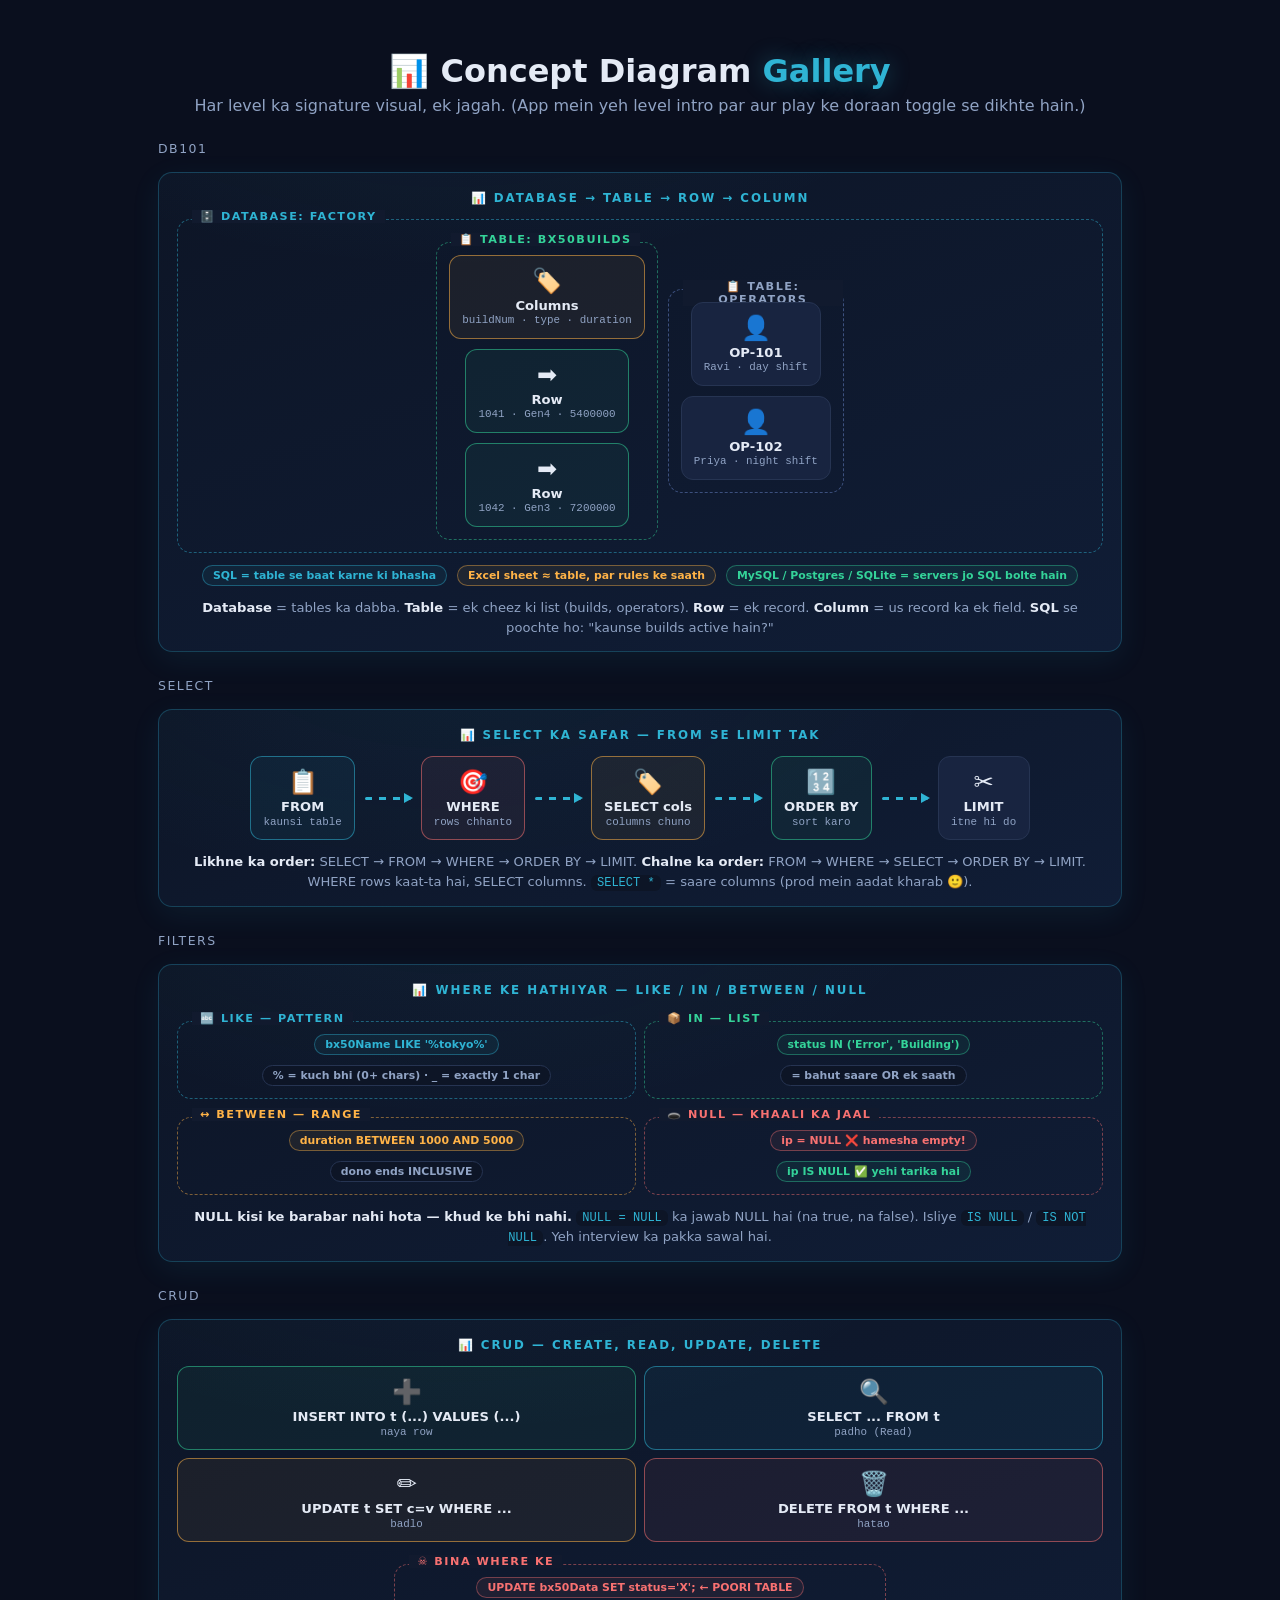
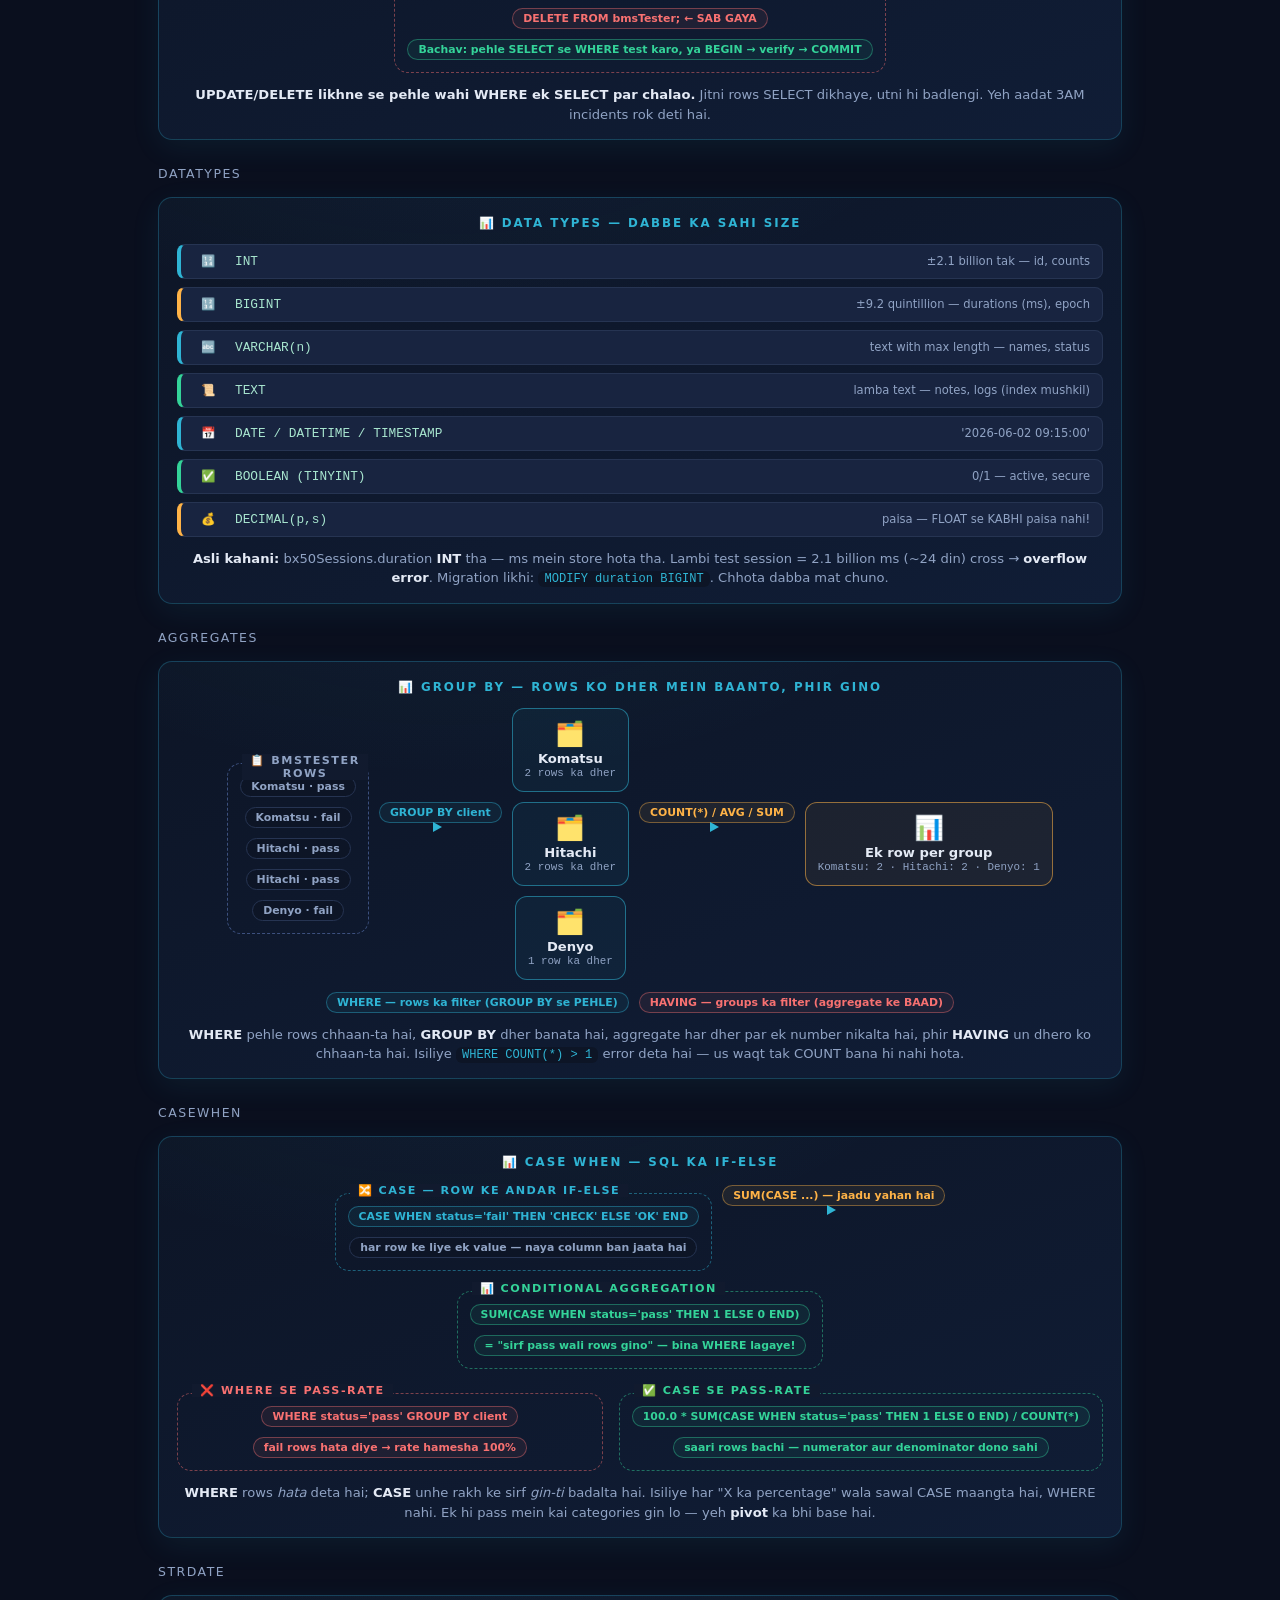
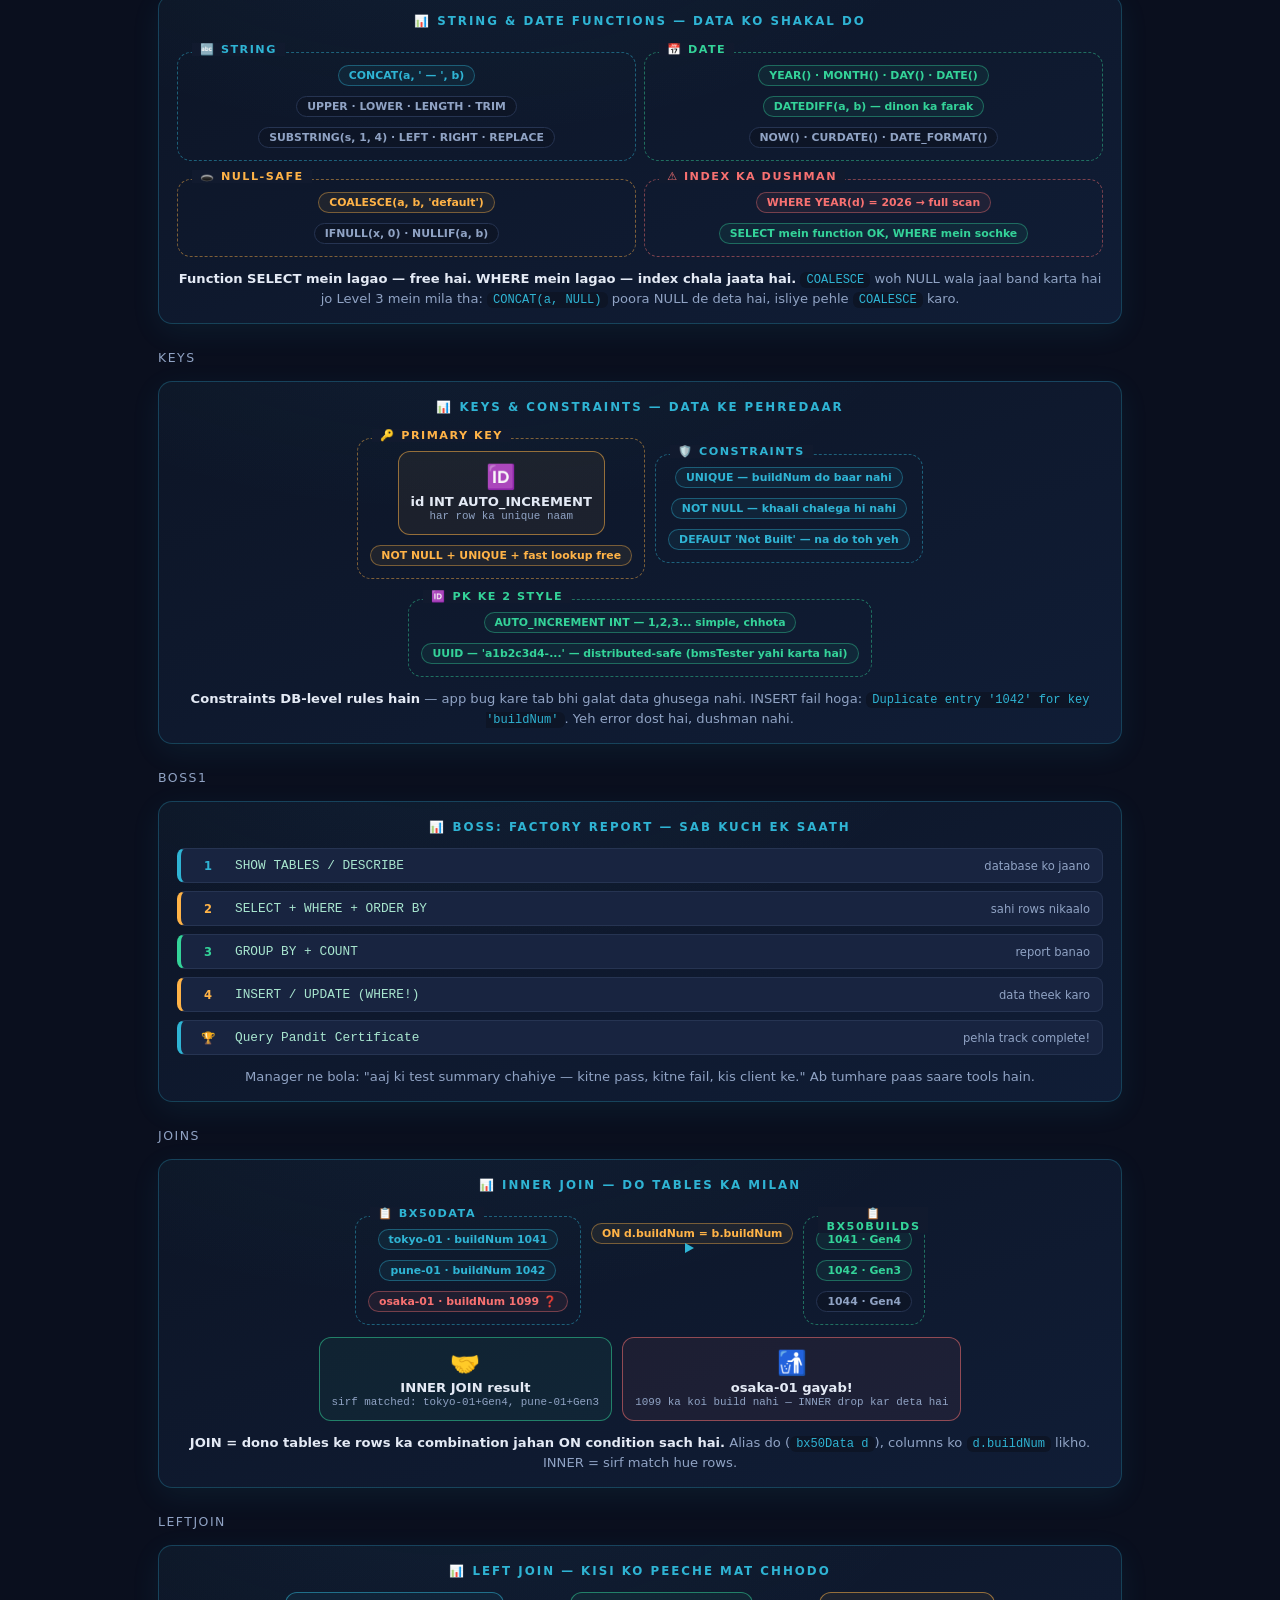
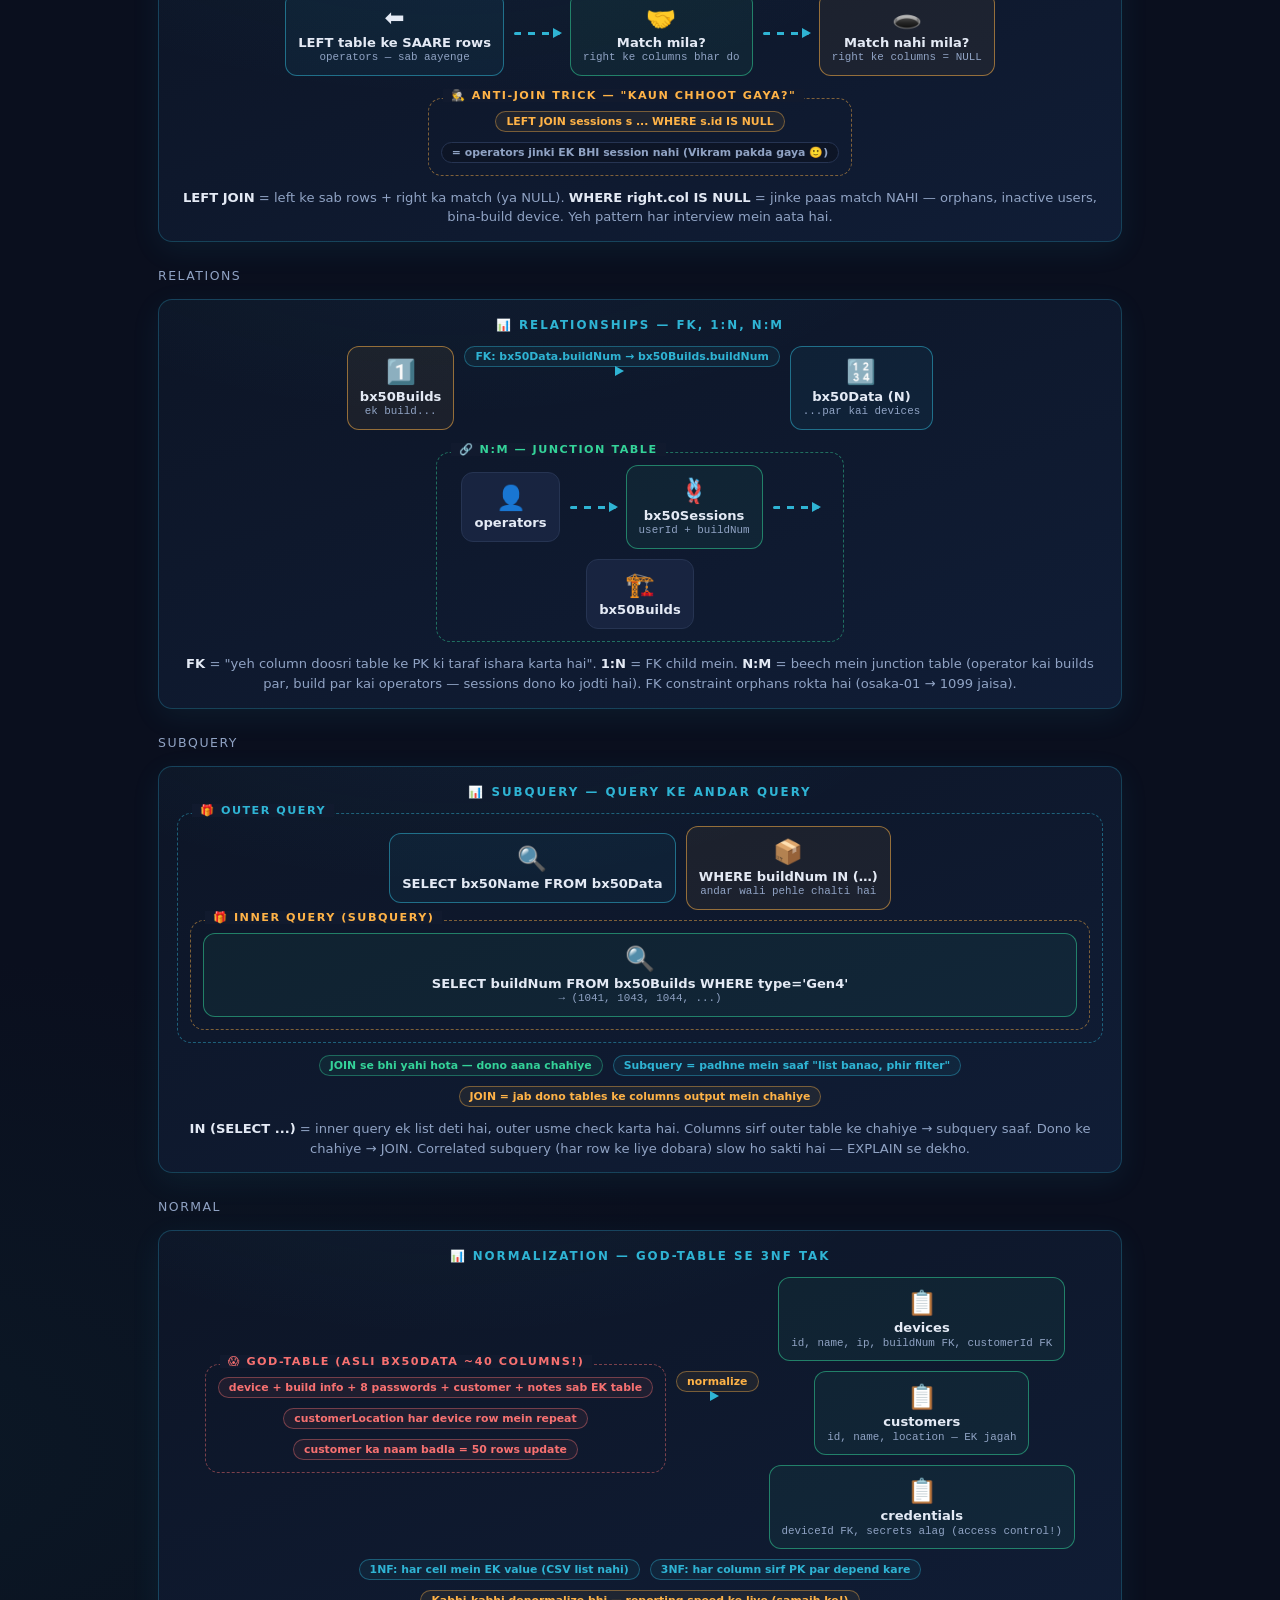
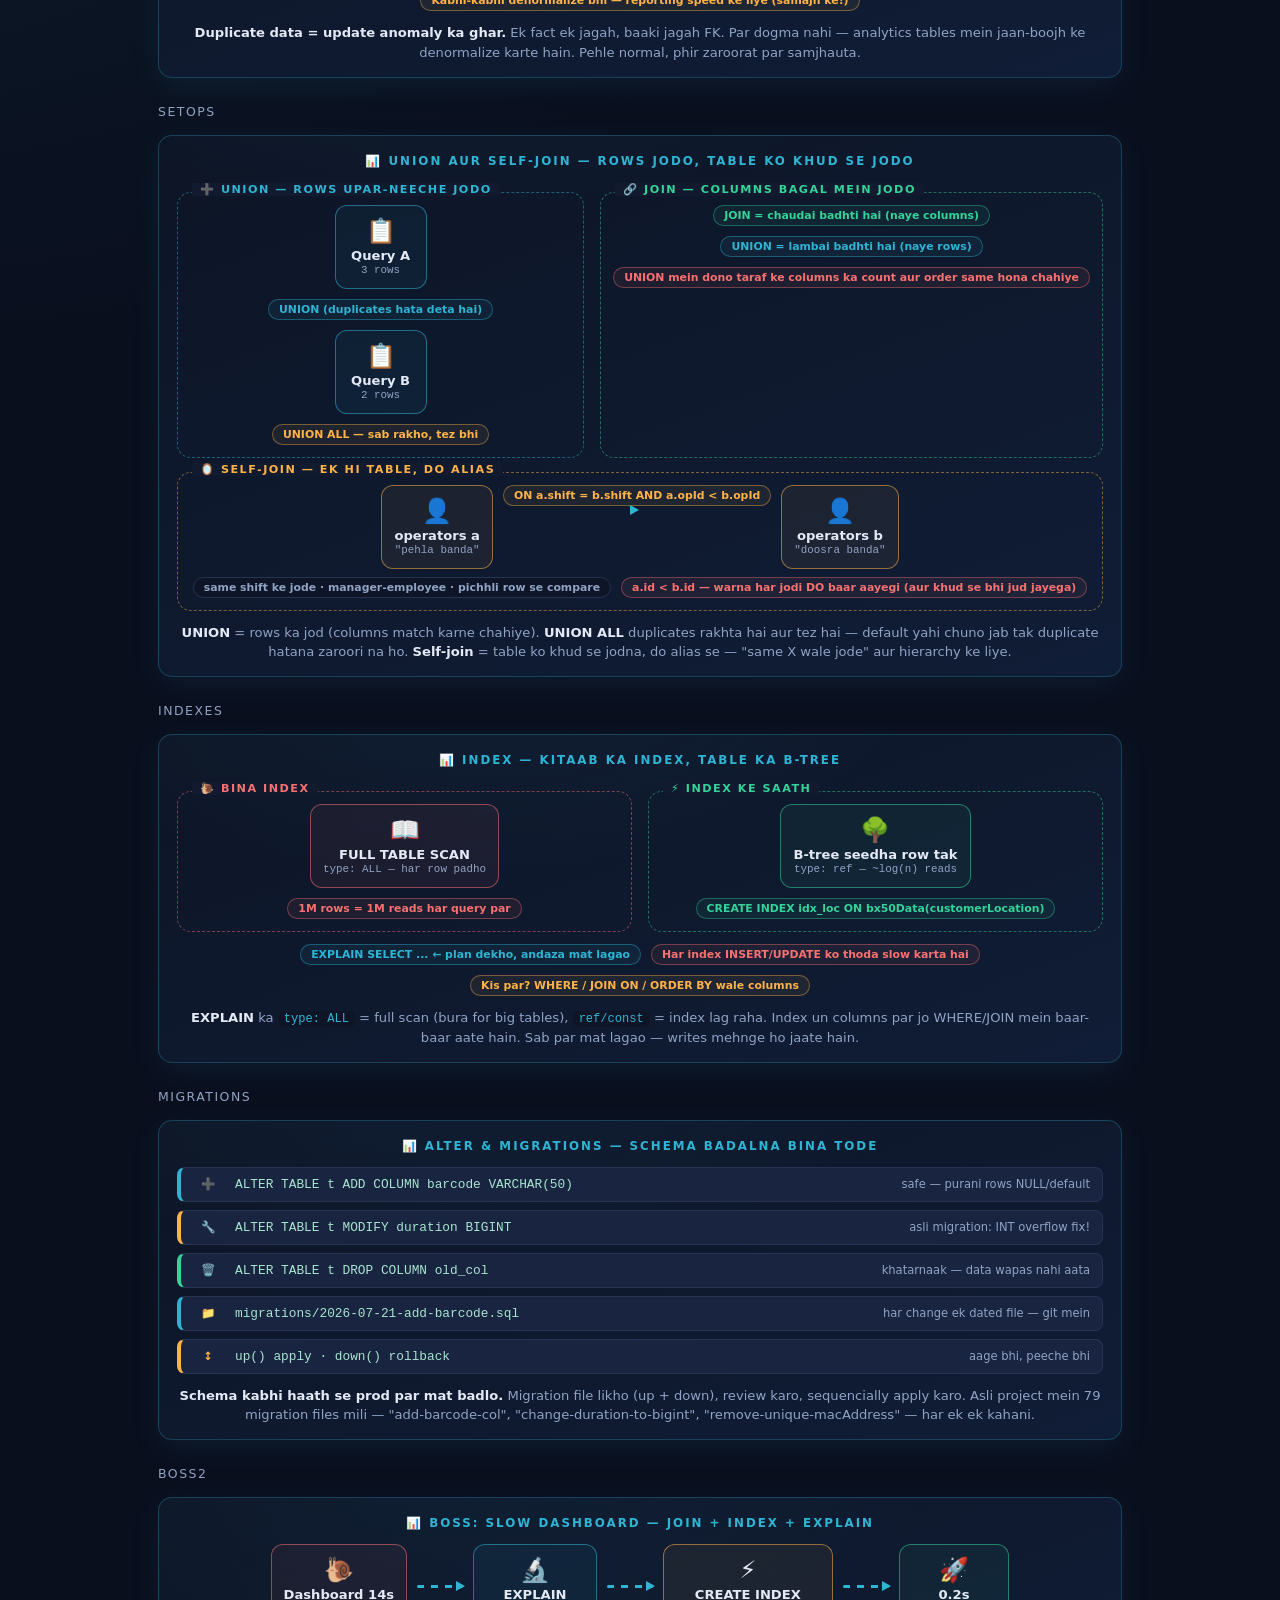
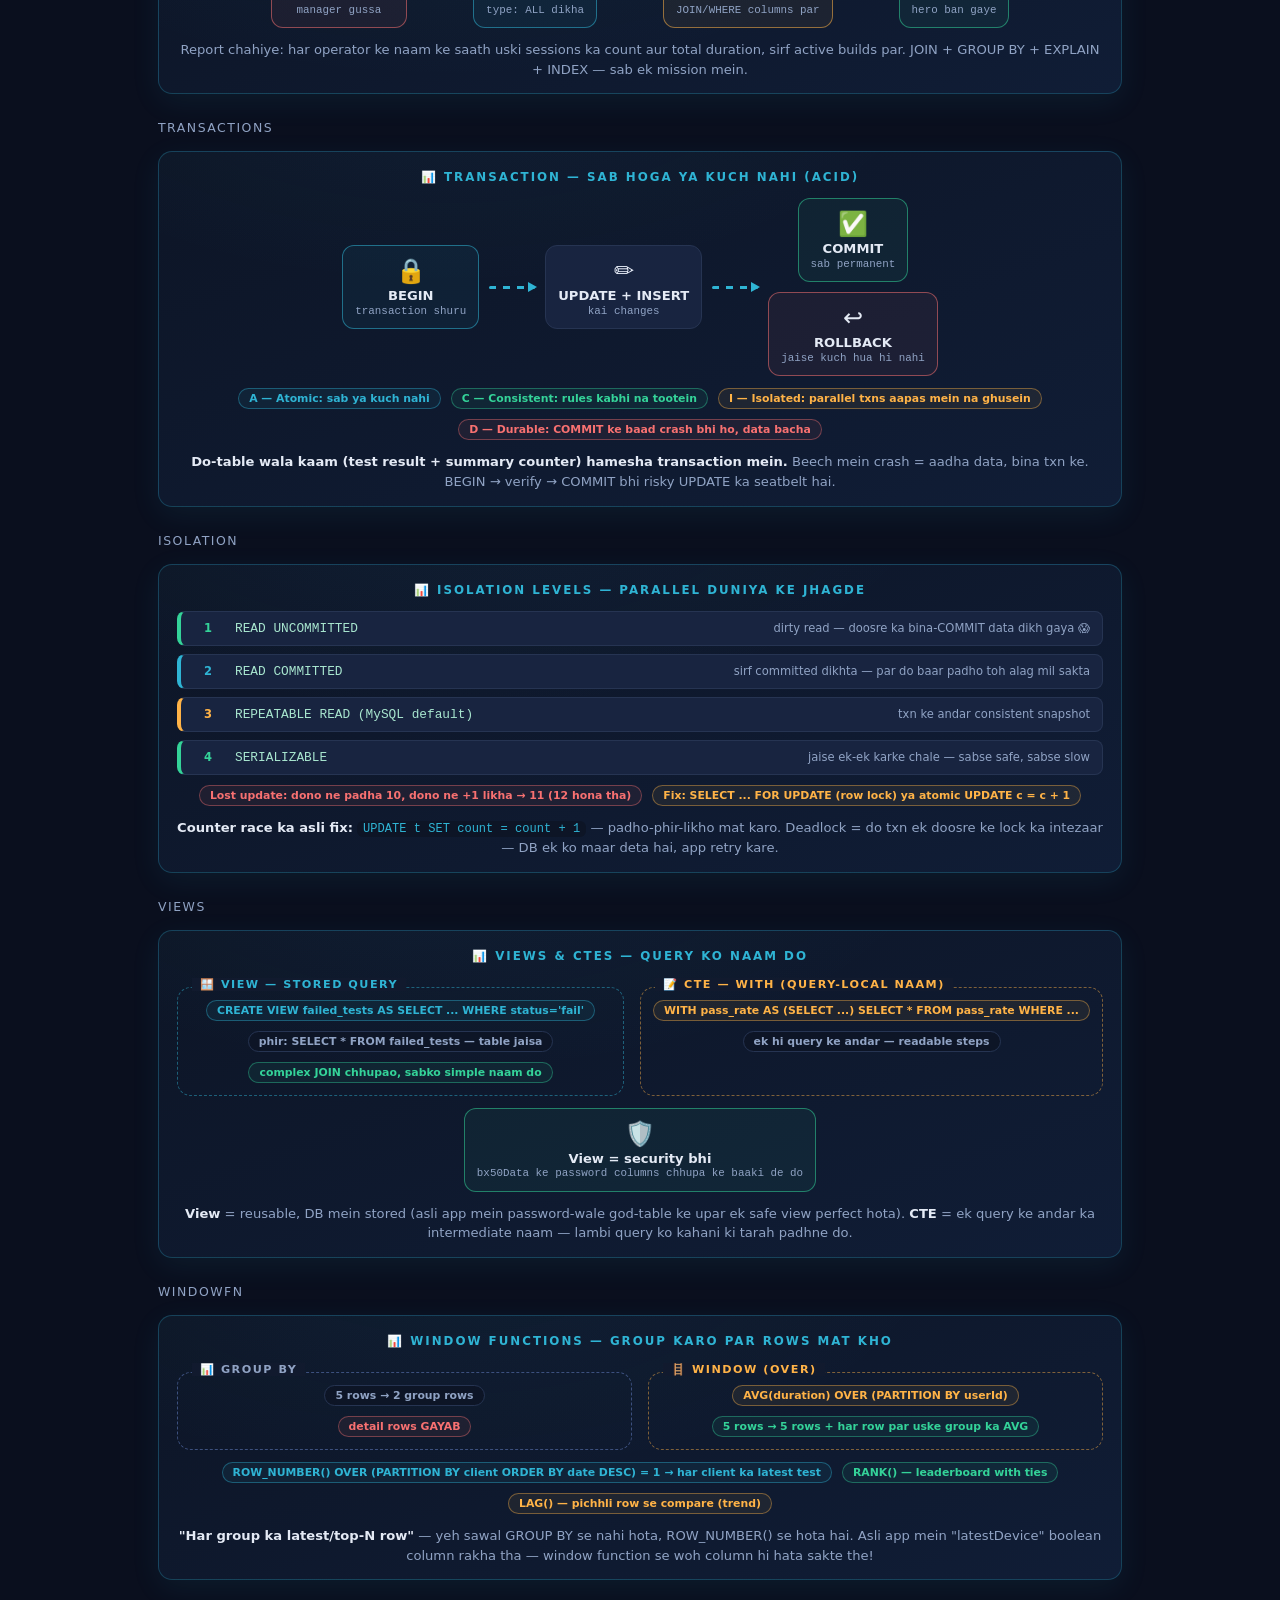
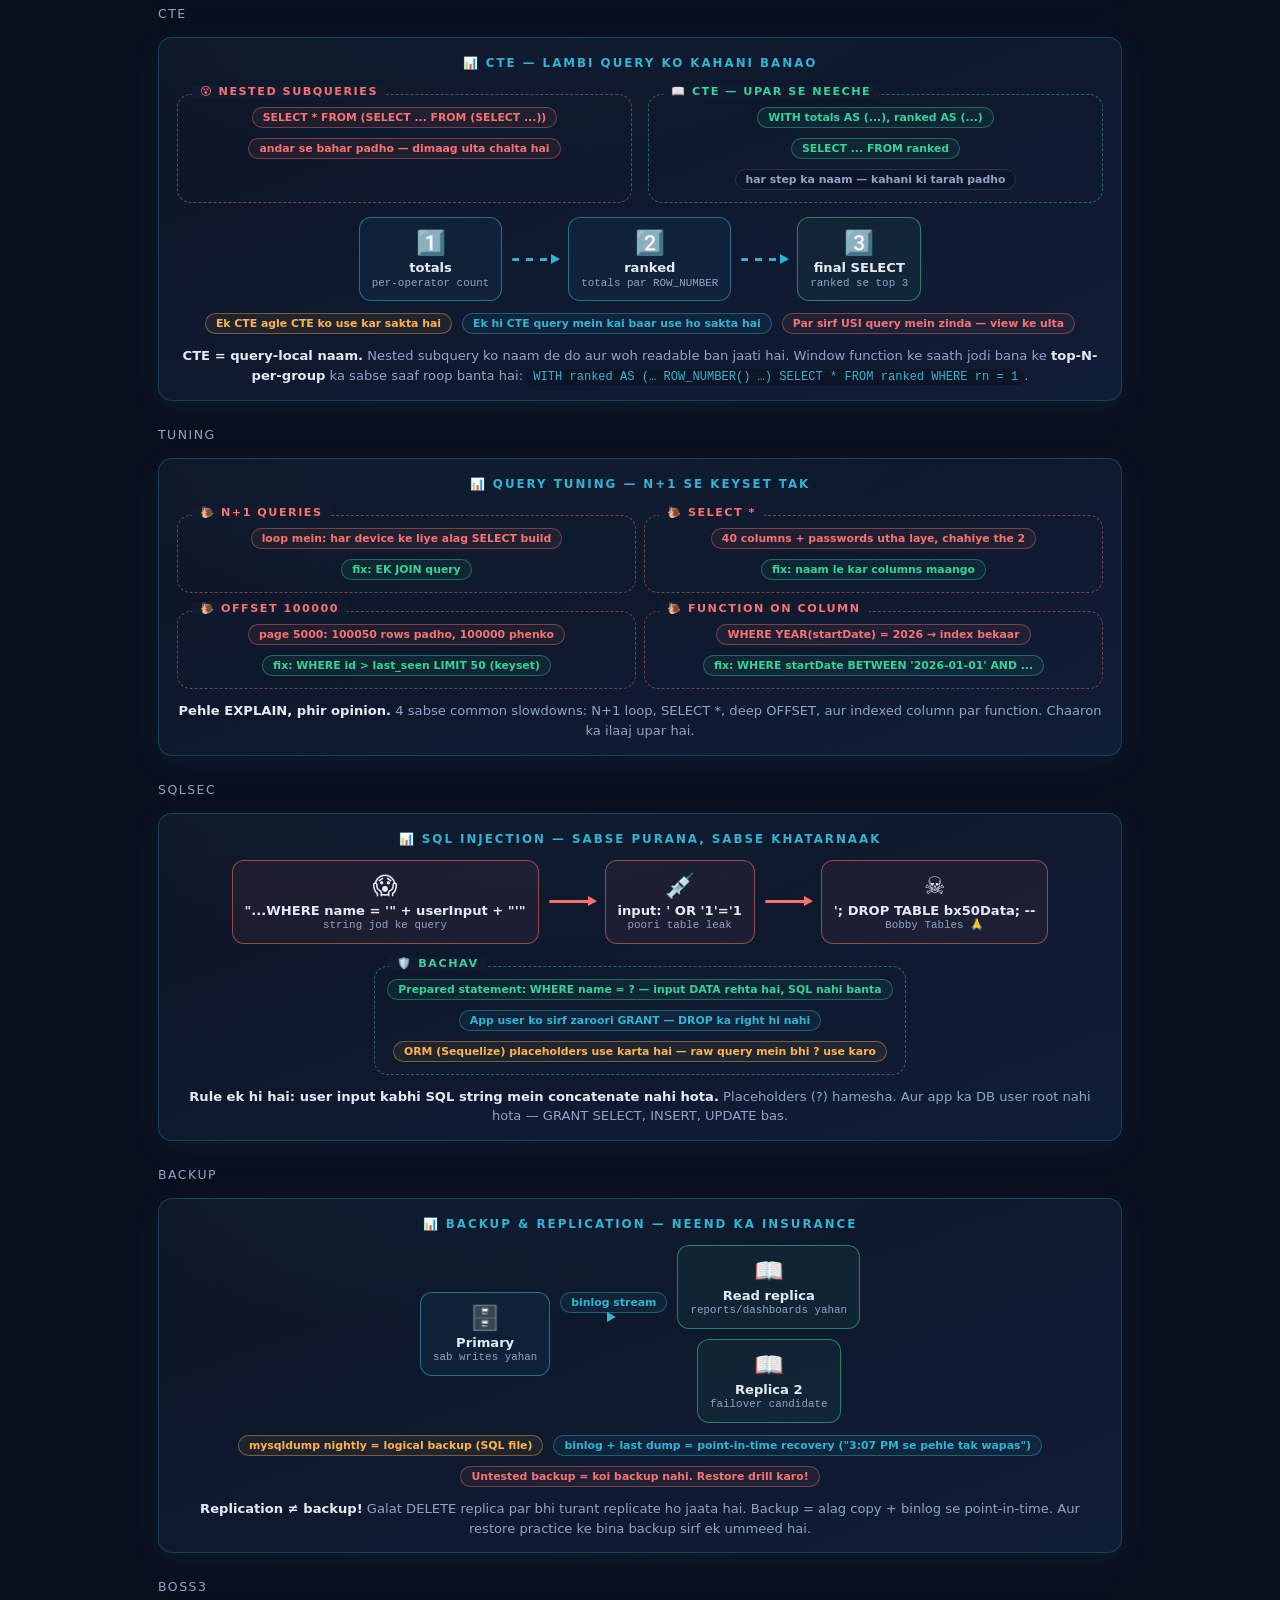
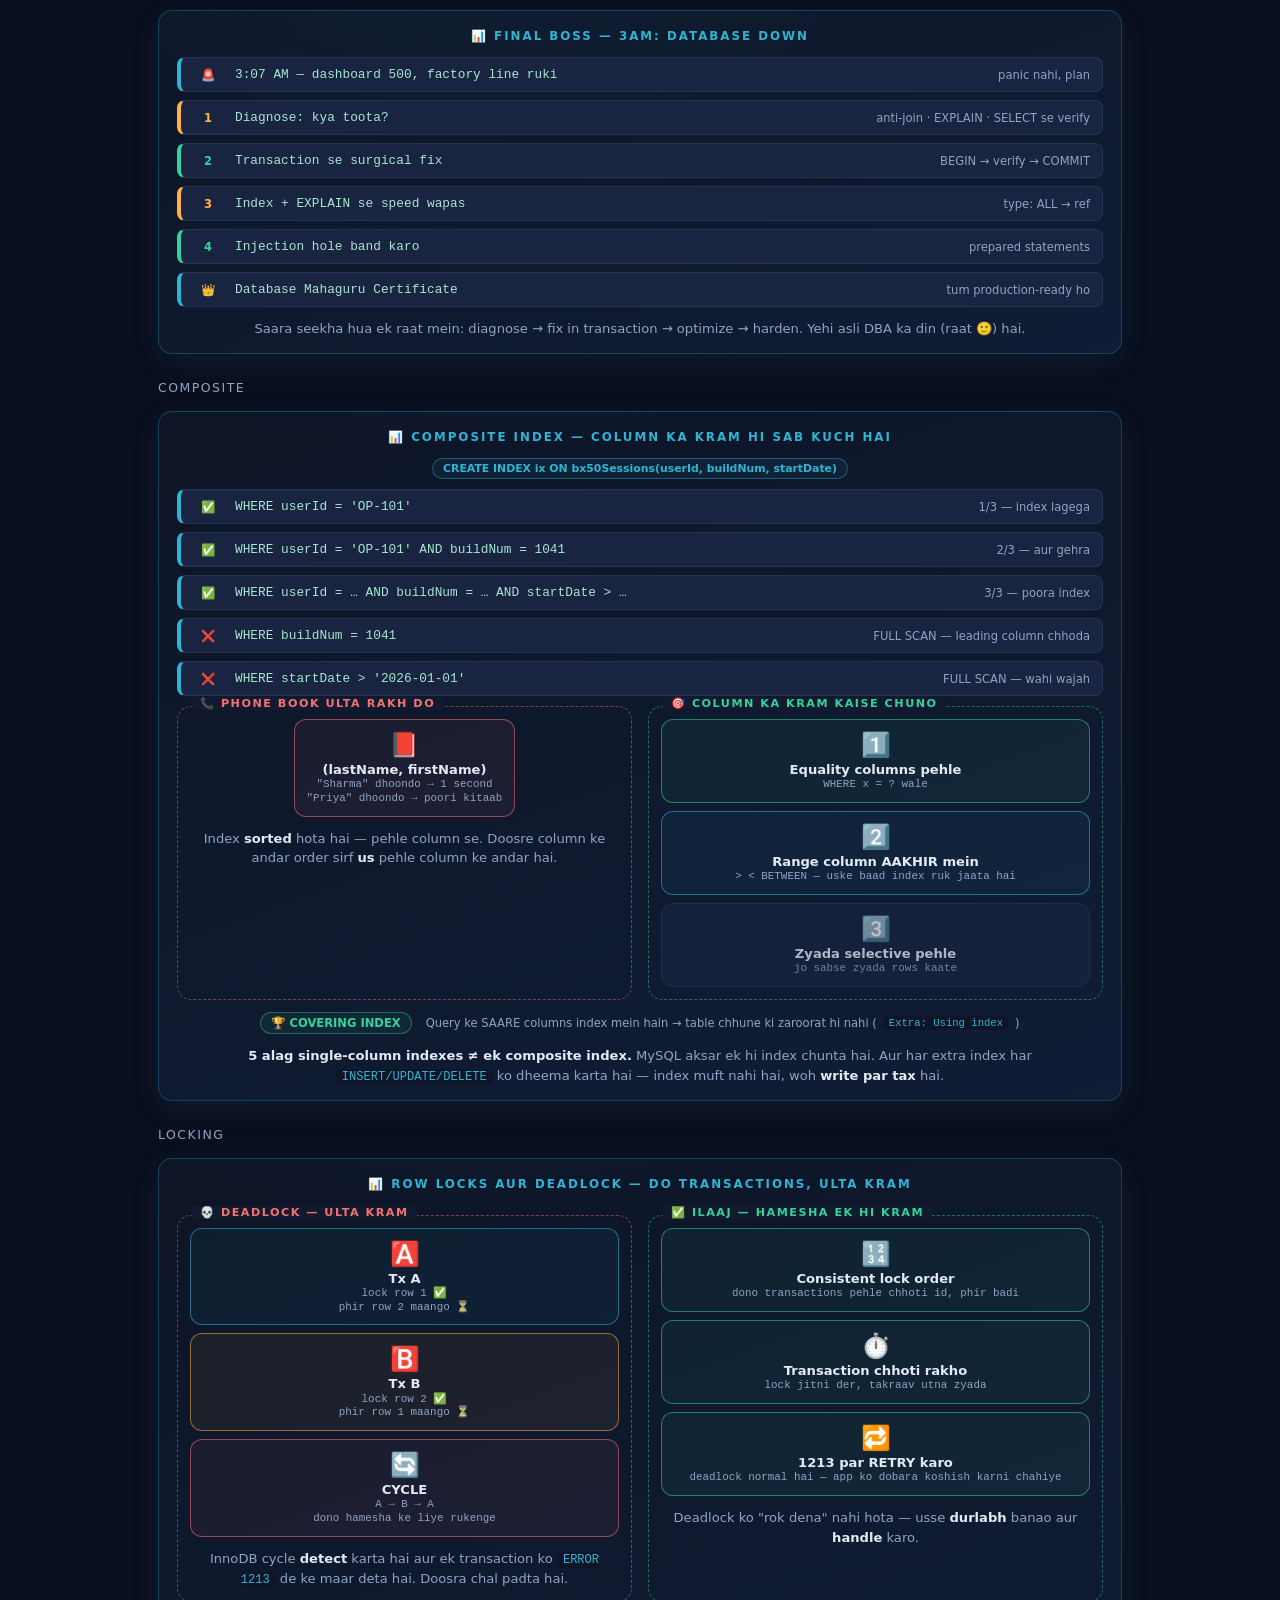
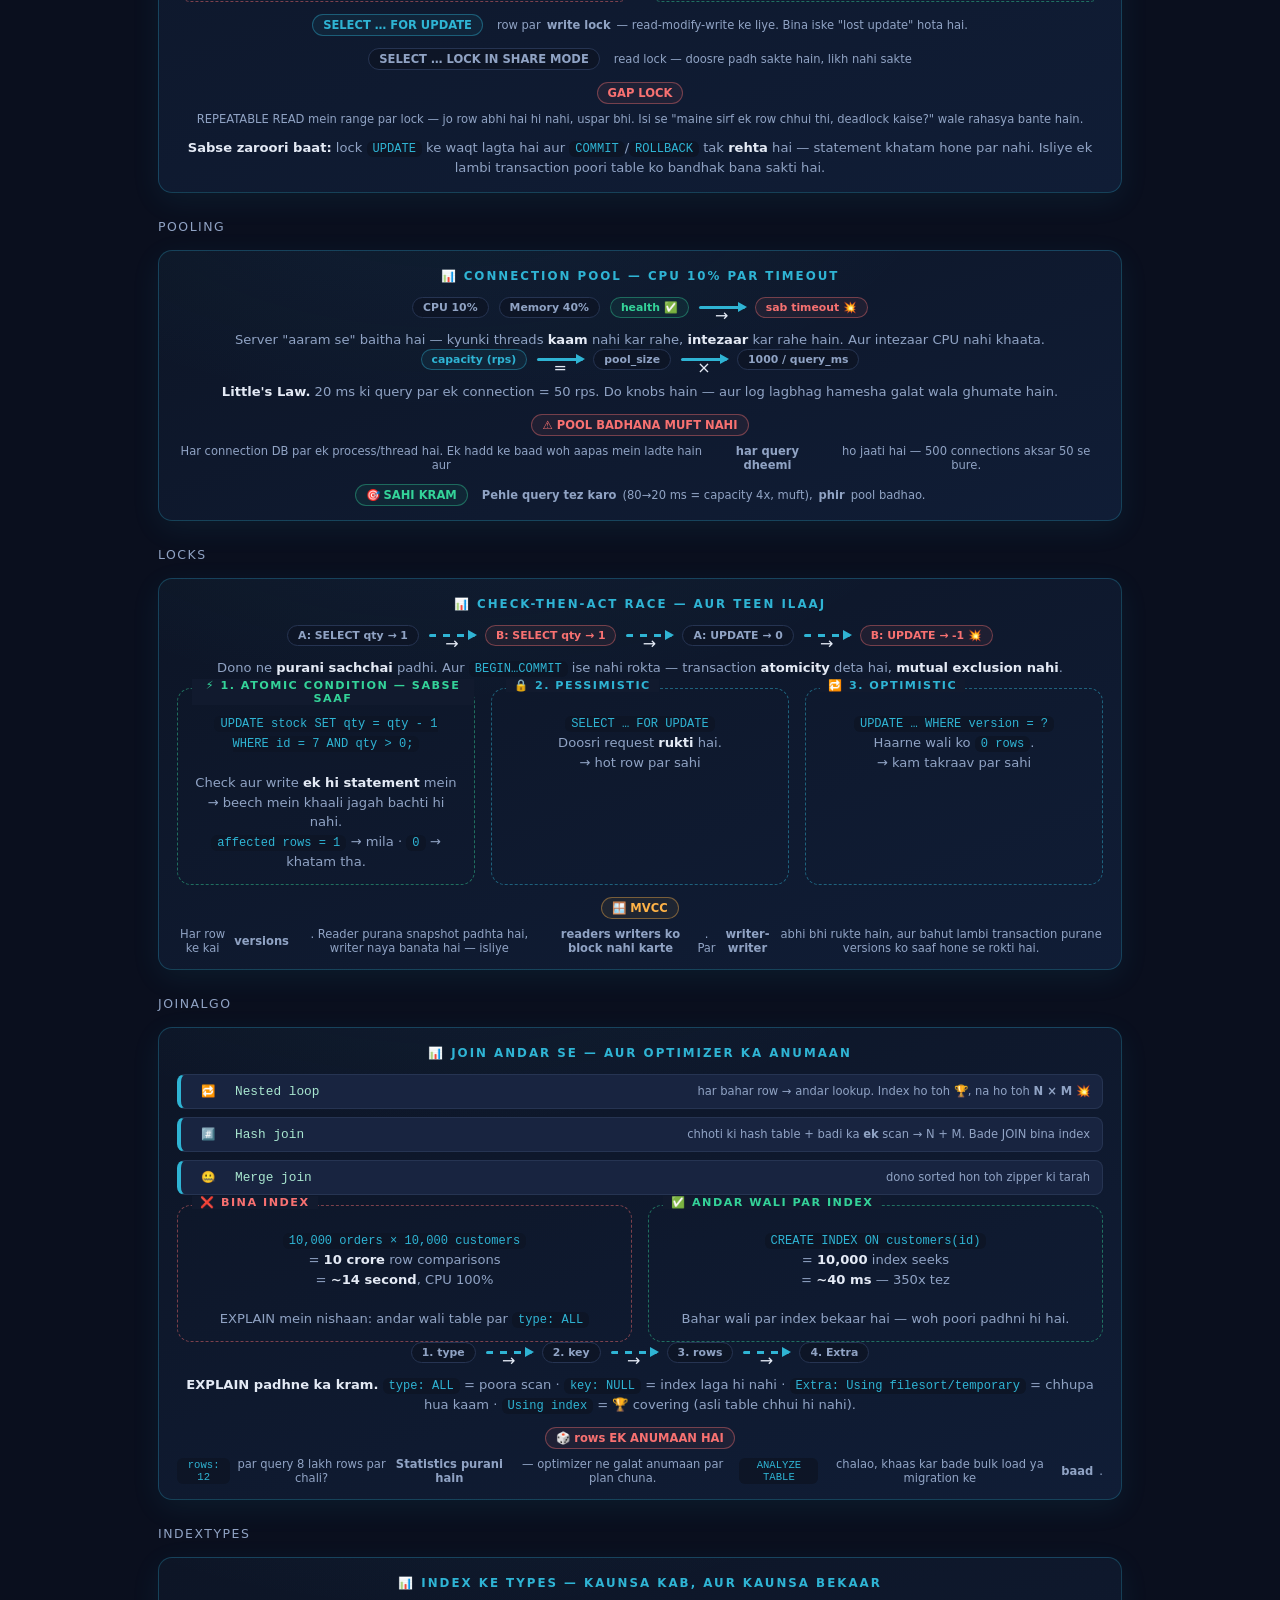
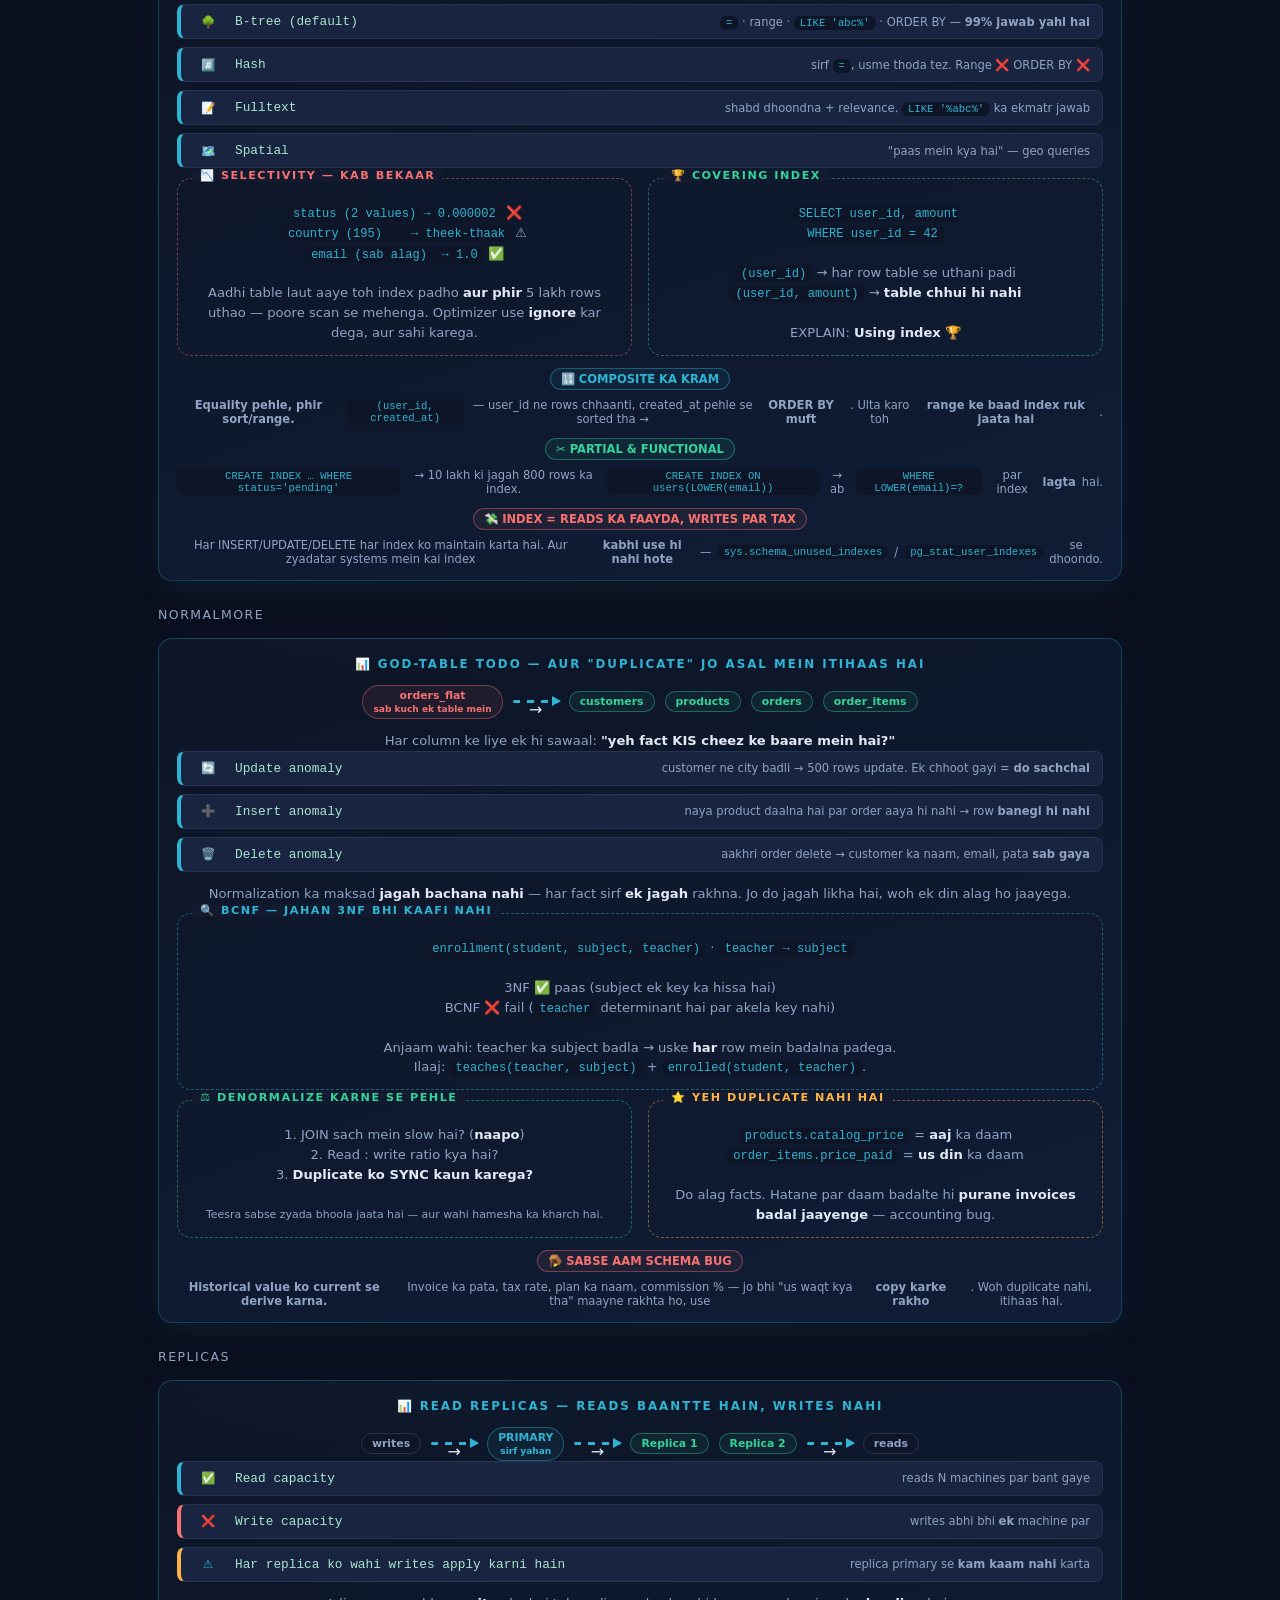
==== commit d5f131c5: "System Design School companion (sds) — snapshot of Codex's uncommitted work, as found Rescued byte-f" ====
--- a/gallery.html
+++ b/gallery.html
@@ -15,7 +15,15 @@
     </section>
     <div id="g"></div>
   </main>
+  <script src="core.js"></script>
+  <script src="data-core.js"></script>
   <script src="visuals.js"></script>
+  <script src="data-sds-replay.js"></script>
+  <script src="data-sds-dedup.js"></script>
+  <script src="data-sds-query-cost.js"></script>
+  <script src="data-sds-seat-claim.js"></script>
+  <script src="data-sds-request-replay.js"></script>
+  <script src="data-sds-spatial-query.js"></script>
   <script>
     const g = document.getElementById('g');
     for (const id in VISUALS) {
